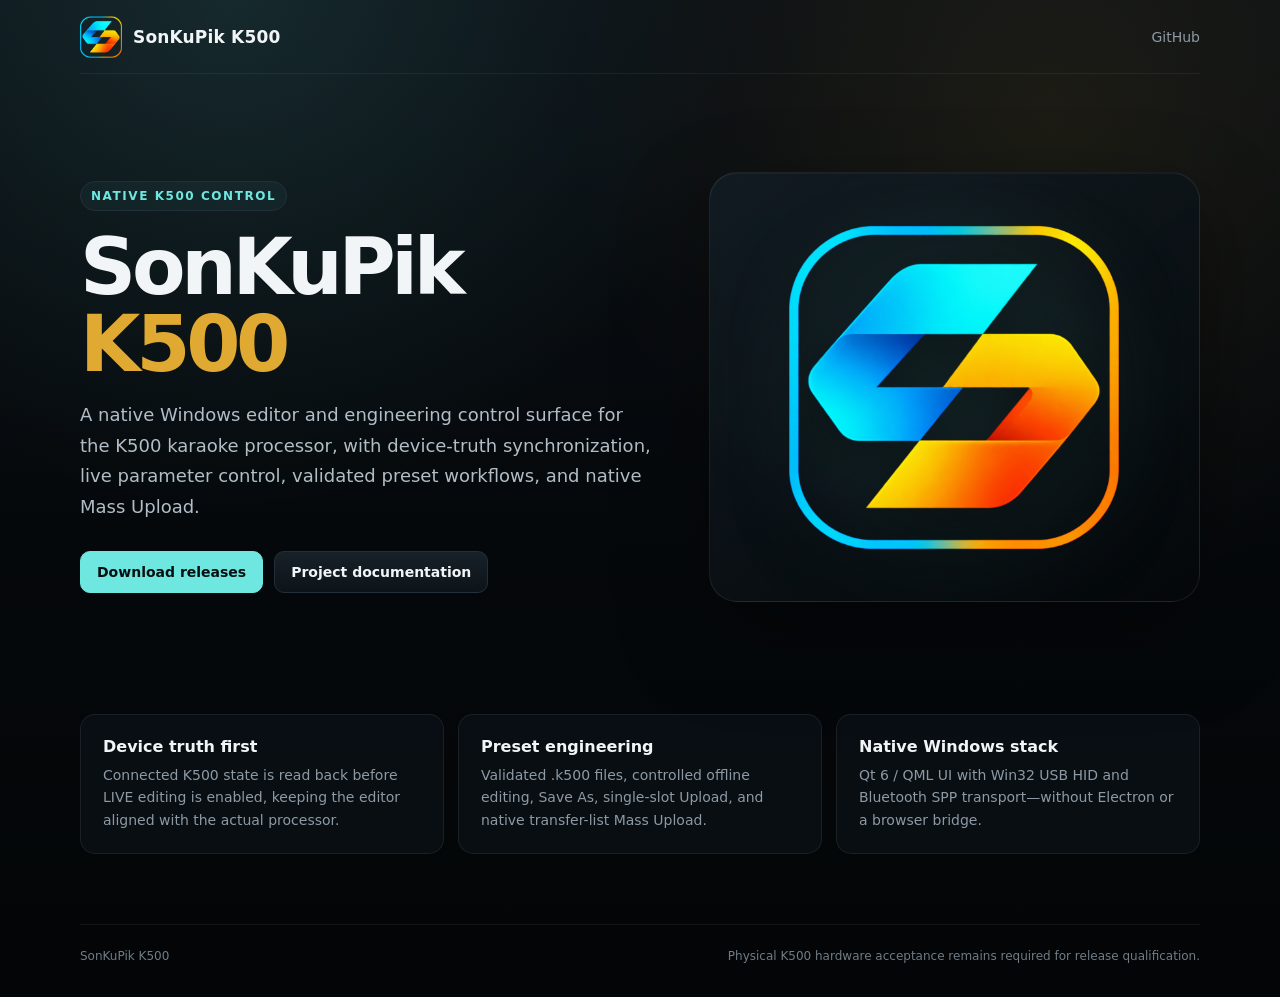
==== docs/index.html @ ce0e6c28 "Rebrand product as SonKuPik K500" ====
<!doctype html>
<html lang="en">
<head>
  <meta charset="utf-8">
  <meta name="viewport" content="width=device-width, initial-scale=1">
  <title>SonKuPik K500</title>
  <meta name="description" content="SonKuPik K500 — native Windows editor and control application for the K500 karaoke processor.">
  <meta name="theme-color" content="#080d11">
  <meta property="og:title" content="SonKuPik K500">
  <meta property="og:description" content="Native Windows control, preset management and engineering tools for the K500 karaoke processor.">
  <meta property="og:type" content="website">
  <meta property="og:image" content="./SonKuPik-k500-logo.png">
  <link rel="icon" type="image/png" href="./favicon.png">
  <link rel="apple-touch-icon" href="./favicon.png">
  <style>
    :root {
      color-scheme: dark;
      --bg: #05080b;
      --panel: #0b1116;
      --panel-2: #101820;
      --line: #23303a;
      --text: #f2f5f7;
      --muted: #8d9aa5;
      --accent: #6de7df;
      --amber: #e0aa32;
    }
    * { box-sizing: border-box; }
    html { scroll-behavior: smooth; }
    body {
      margin: 0;
      min-height: 100vh;
      font-family: Inter, ui-sans-serif, system-ui, -apple-system, BlinkMacSystemFont, "Segoe UI", sans-serif;
      color: var(--text);
      background:
        radial-gradient(circle at 18% 0%, rgba(109,231,223,.12), transparent 32rem),
        radial-gradient(circle at 82% 12%, rgba(224,170,50,.09), transparent 30rem),
        linear-gradient(180deg, #0a0f14 0%, var(--bg) 56%, #030506 100%);
    }
    a { color: inherit; }
    .shell { width: min(1120px, calc(100% - 36px)); margin: 0 auto; }
    nav {
      display: flex;
      align-items: center;
      justify-content: space-between;
      min-height: 74px;
      border-bottom: 1px solid rgba(255,255,255,.06);
    }
    .brand { display: flex; align-items: center; gap: 11px; text-decoration: none; }
    .brand img { width: 42px; height: 42px; object-fit: contain; }
    .brand strong { font-size: 17px; letter-spacing: .01em; }
    .nav-link { color: var(--muted); font-size: 14px; text-decoration: none; }
    .nav-link:hover { color: var(--text); }
    .hero {
      display: grid;
      grid-template-columns: 1.08fr .92fr;
      gap: 52px;
      align-items: center;
      min-height: 640px;
      padding: 70px 0 84px;
    }
    .eyebrow {
      display: inline-flex;
      border: 1px solid var(--line);
      border-radius: 999px;
      padding: 7px 10px;
      color: var(--accent);
      background: rgba(109,231,223,.045);
      font-size: 12px;
      font-weight: 700;
      letter-spacing: .13em;
      text-transform: uppercase;
    }
    h1 { margin: 18px 0 16px; font-size: clamp(48px, 7vw, 78px); line-height: .98; letter-spacing: -.055em; }
    h1 span { color: var(--amber); }
    .lead { max-width: 650px; color: #b2bec7; font-size: 18px; line-height: 1.7; }
    .actions { display: flex; flex-wrap: wrap; gap: 11px; margin-top: 28px; }
    .button {
      text-decoration: none;
      border: 1px solid var(--line);
      border-radius: 10px;
      padding: 12px 16px;
      font-size: 14px;
      font-weight: 700;
      background: linear-gradient(180deg, #172128, #0d1419);
    }
    .button.primary { color: #061011; background: var(--accent); border-color: var(--accent); }
    .button:hover { transform: translateY(-1px); }
    .visual {
      min-height: 430px;
      display: grid;
      place-items: center;
      border: 1px solid rgba(255,255,255,.08);
      border-radius: 28px;
      background: linear-gradient(145deg, rgba(18,29,36,.86), rgba(5,8,11,.96));
      box-shadow: 0 35px 90px rgba(0,0,0,.4), inset 0 1px rgba(255,255,255,.04);
      overflow: hidden;
      position: relative;
    }
    .visual::before {
      content: "";
      position: absolute;
      width: 320px;
      height: 320px;
      border-radius: 50%;
      background: rgba(109,231,223,.09);
      filter: blur(55px);
    }
    .visual img { position: relative; width: min(72%, 330px); height: auto; object-fit: contain; filter: drop-shadow(0 18px 28px rgba(0,0,0,.4)); }
    .features {
      display: grid;
      grid-template-columns: repeat(3, 1fr);
      gap: 14px;
      padding-bottom: 70px;
    }
    .card {
      padding: 22px;
      border-radius: 15px;
      border: 1px solid rgba(255,255,255,.075);
      background: rgba(11,17,22,.78);
    }
    .card h2 { margin: 0 0 8px; font-size: 16px; }
    .card p { margin: 0; color: var(--muted); line-height: 1.6; font-size: 14px; }
    footer {
      display: flex;
      justify-content: space-between;
      gap: 20px;
      padding: 24px 0 34px;
      color: #6f7d88;
      border-top: 1px solid rgba(255,255,255,.06);
      font-size: 12px;
    }
    @media (max-width: 820px) {
      .hero { grid-template-columns: 1fr; gap: 30px; padding-top: 52px; }
      .visual { min-height: 330px; }
      .features { grid-template-columns: 1fr; }
    }
  </style>
</head>
<body>
  <div class="shell">
    <nav>
      <a class="brand" href="./" aria-label="SonKuPik K500 home">
        <img src="./SonKuPik-k500-logo.png" alt="SonKuPik K500 logo">
        <strong>SonKuPik K500</strong>
      </a>
      <a class="nav-link" href="https://github.com/masarray/k500">GitHub</a>
    </nav>

    <main>
      <section class="hero">
        <div>
          <div class="eyebrow">Native K500 Control</div>
          <h1>SonKuPik <span>K500</span></h1>
          <p class="lead">A native Windows editor and engineering control surface for the K500 karaoke processor, with device-truth synchronization, live parameter control, validated preset workflows, and native Mass Upload.</p>
          <div class="actions">
            <a class="button primary" href="https://github.com/masarray/k500/releases">Download releases</a>
            <a class="button" href="https://github.com/masarray/k500#readme">Project documentation</a>
          </div>
        </div>
        <div class="visual" aria-label="SonKuPik K500 brand image">
          <img src="./SonKuPik-k500-logo.png" alt="SonKuPik K500">
        </div>
      </section>

      <section class="features" aria-label="SonKuPik K500 features">
        <article class="card">
          <h2>Device truth first</h2>
          <p>Connected K500 state is read back before LIVE editing is enabled, keeping the editor aligned with the actual processor.</p>
        </article>
        <article class="card">
          <h2>Preset engineering</h2>
          <p>Validated .k500 files, controlled offline editing, Save As, single-slot Upload, and native transfer-list Mass Upload.</p>
        </article>
        <article class="card">
          <h2>Native Windows stack</h2>
          <p>Qt 6 / QML UI with Win32 USB HID and Bluetooth SPP transport—without Electron or a browser bridge.</p>
        </article>
      </section>
    </main>

    <footer>
      <span>SonKuPik K500</span>
      <span>Physical K500 hardware acceptance remains required for release qualification.</span>
    </footer>
  </div>
</body>
</html>
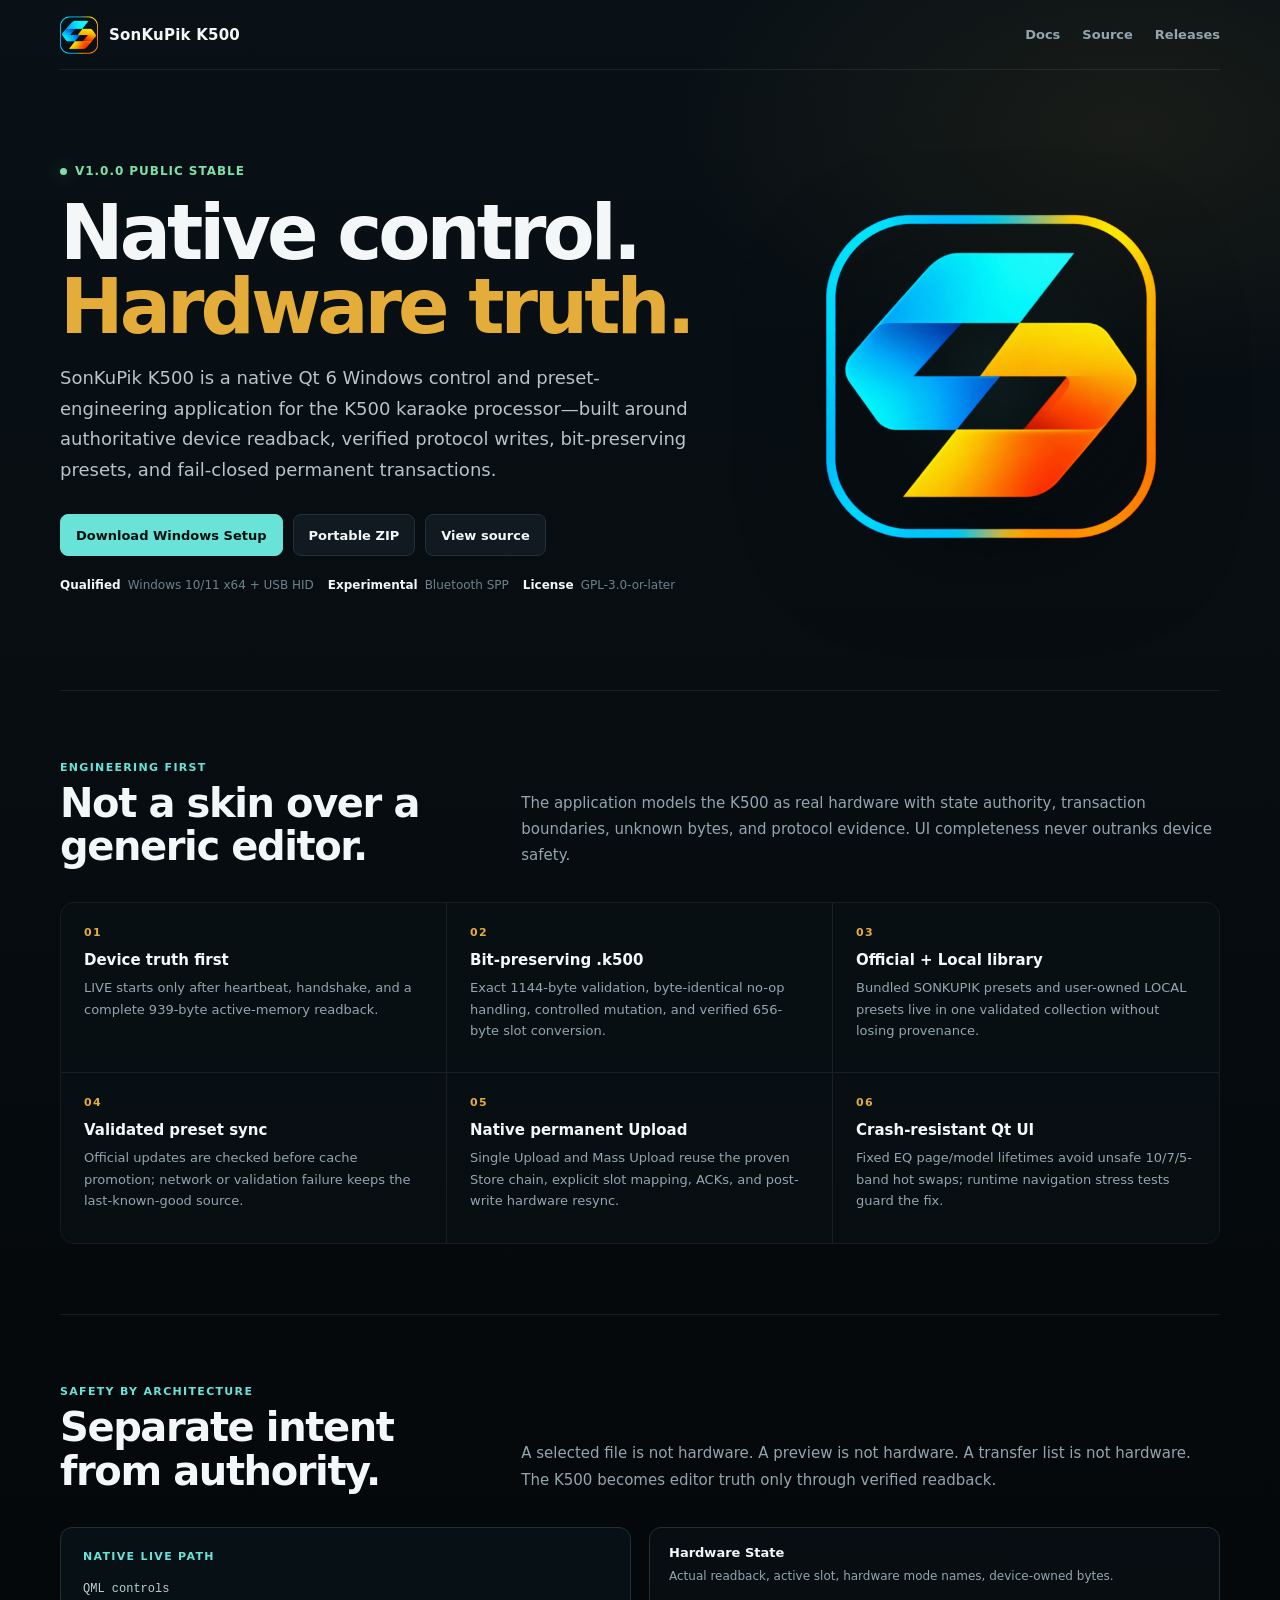
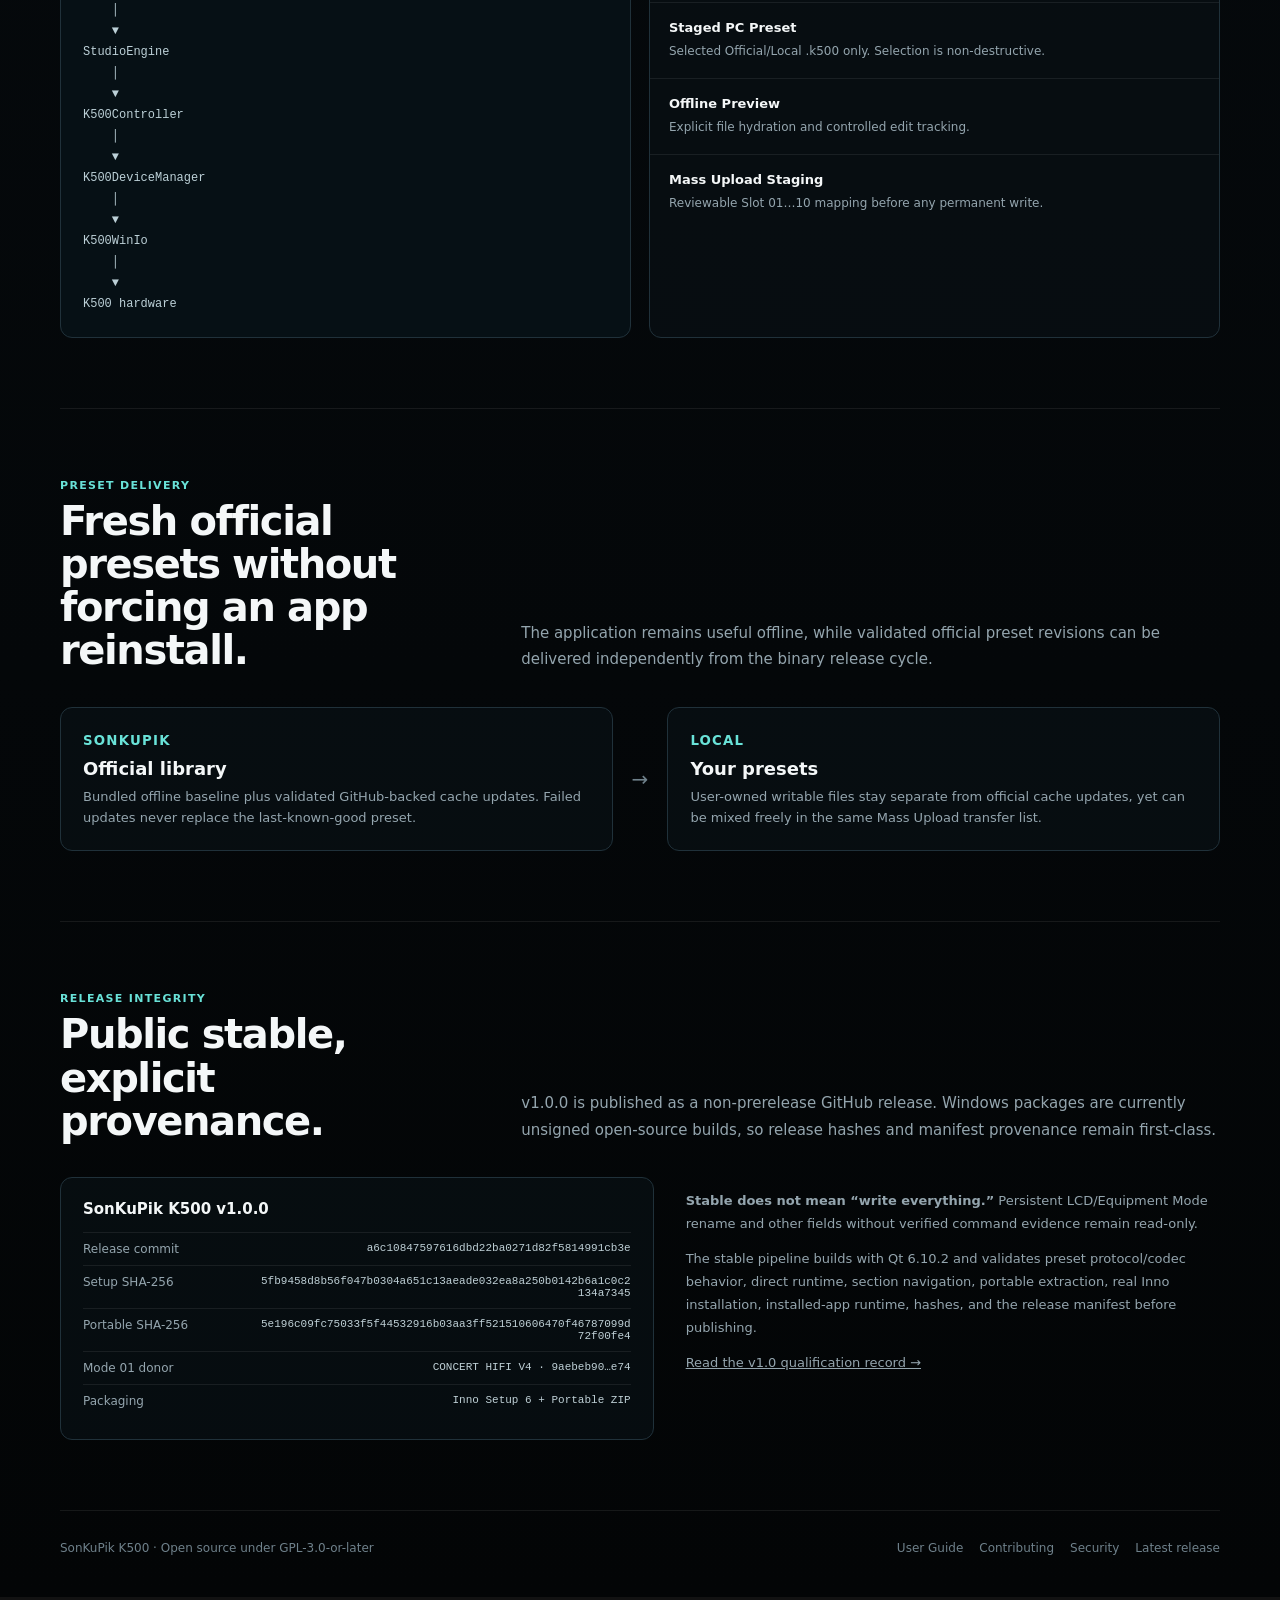
==== commit 1eab5174: "docs: redesign v1 stable landing page" ====
--- a/docs/index.html
+++ b/docs/index.html
@@ -3,11 +3,11 @@
 <head>
   <meta charset="utf-8">
   <meta name="viewport" content="width=device-width, initial-scale=1">
-  <title>SonKuPik K500</title>
-  <meta name="description" content="SonKuPik K500 — native Windows editor and control application for the K500 karaoke processor.">
-  <meta name="theme-color" content="#080d11">
-  <meta property="og:title" content="SonKuPik K500">
-  <meta property="og:description" content="Native Windows control, preset management and engineering tools for the K500 karaoke processor.">
+  <title>SonKuPik K500 — Native Windows Control for K500</title>
+  <meta name="description" content="SonKuPik K500 is a native Qt 6 Windows control, preset-management and engineering application for the K500 karaoke processor. Public stable v1.0.0.">
+  <meta name="theme-color" content="#071015">
+  <meta property="og:title" content="SonKuPik K500 v1.0.0">
+  <meta property="og:description" content="Device-truth control, bit-preserving .k500 workflows, Official + Local presets, validated sync, Upload and native Mass Upload.">
   <meta property="og:type" content="website">
   <meta property="og:image" content="./SonKuPik-k500-logo.png">
   <link rel="icon" type="image/png" href="./favicon.png">
@@ -15,14 +15,18 @@
   <style>
     :root {
       color-scheme: dark;
-      --bg: #05080b;
-      --panel: #0b1116;
-      --panel-2: #101820;
-      --line: #23303a;
-      --text: #f2f5f7;
-      --muted: #8d9aa5;
-      --accent: #6de7df;
-      --amber: #e0aa32;
+      --bg: #05090c;
+      --bg2: #081116;
+      --panel: #0b141a;
+      --line: #20313a;
+      --line-soft: rgba(255,255,255,.075);
+      --text: #f4f7f8;
+      --muted: #94a5ae;
+      --muted2: #6f818b;
+      --cyan: #69e2d8;
+      --amber: #e4ad39;
+      --green: #80dfa9;
+      --max: 1160px;
     }
     * { box-sizing: border-box; }
     html { scroll-behavior: smooth; }
@@ -32,155 +36,256 @@
       font-family: Inter, ui-sans-serif, system-ui, -apple-system, BlinkMacSystemFont, "Segoe UI", sans-serif;
       color: var(--text);
       background:
-        radial-gradient(circle at 18% 0%, rgba(109,231,223,.12), transparent 32rem),
-        radial-gradient(circle at 82% 12%, rgba(224,170,50,.09), transparent 30rem),
-        linear-gradient(180deg, #0a0f14 0%, var(--bg) 56%, #030506 100%);
+        radial-gradient(900px 500px at 15% -10%, rgba(105,226,216,.10), transparent 60%),
+        radial-gradient(700px 400px at 88% 4%, rgba(228,173,57,.075), transparent 65%),
+        linear-gradient(180deg, #091116 0%, var(--bg) 42%, #030506 100%);
     }
     a { color: inherit; }
-    .shell { width: min(1120px, calc(100% - 36px)); margin: 0 auto; }
-    nav {
+    .shell { width: min(var(--max), calc(100% - 36px)); margin: auto; }
+    .nav {
+      height: 70px;
       display: flex;
       align-items: center;
       justify-content: space-between;
-      min-height: 74px;
-      border-bottom: 1px solid rgba(255,255,255,.06);
+      border-bottom: 1px solid var(--line-soft);
     }
     .brand { display: flex; align-items: center; gap: 11px; text-decoration: none; }
-    .brand img { width: 42px; height: 42px; object-fit: contain; }
-    .brand strong { font-size: 17px; letter-spacing: .01em; }
-    .nav-link { color: var(--muted); font-size: 14px; text-decoration: none; }
-    .nav-link:hover { color: var(--text); }
+    .brand img { width: 38px; height: 38px; object-fit: contain; }
+    .brand strong { font-size: 15px; letter-spacing: .015em; }
+    .navlinks { display: flex; gap: 22px; align-items: center; }
+    .navlinks a { color: var(--muted); text-decoration: none; font-size: 13px; font-weight: 600; }
+    .navlinks a:hover { color: var(--text); }
     .hero {
+      min-height: 620px;
       display: grid;
-      grid-template-columns: 1.08fr .92fr;
-      gap: 52px;
+      grid-template-columns: 1.16fr .84fr;
       align-items: center;
-      min-height: 640px;
-      padding: 70px 0 84px;
-    }
-    .eyebrow {
+      gap: 68px;
+      padding: 72px 0 80px;
+    }
+    .badge {
       display: inline-flex;
-      border: 1px solid var(--line);
-      border-radius: 999px;
-      padding: 7px 10px;
-      color: var(--accent);
-      background: rgba(109,231,223,.045);
+      gap: 8px;
+      align-items: center;
+      color: var(--green);
       font-size: 12px;
-      font-weight: 700;
-      letter-spacing: .13em;
+      font-weight: 750;
+      letter-spacing: .08em;
       text-transform: uppercase;
     }
-    h1 { margin: 18px 0 16px; font-size: clamp(48px, 7vw, 78px); line-height: .98; letter-spacing: -.055em; }
-    h1 span { color: var(--amber); }
-    .lead { max-width: 650px; color: #b2bec7; font-size: 18px; line-height: 1.7; }
-    .actions { display: flex; flex-wrap: wrap; gap: 11px; margin-top: 28px; }
-    .button {
-      text-decoration: none;
-      border: 1px solid var(--line);
-      border-radius: 10px;
-      padding: 12px 16px;
-      font-size: 14px;
-      font-weight: 700;
-      background: linear-gradient(180deg, #172128, #0d1419);
-    }
-    .button.primary { color: #061011; background: var(--accent); border-color: var(--accent); }
-    .button:hover { transform: translateY(-1px); }
-    .visual {
-      min-height: 430px;
+    .dot { width: 7px; height: 7px; border-radius: 50%; background: var(--green); box-shadow: 0 0 18px rgba(128,223,169,.45); }
+    h1 { margin: 17px 0 18px; font-size: clamp(46px, 6.7vw, 76px); line-height: .98; letter-spacing: -.052em; font-weight: 780; }
+    h1 em { color: var(--amber); font-style: normal; }
+    .lead { max-width: 680px; margin: 0; color: #b7c4ca; font-size: 18px; line-height: 1.72; }
+    .actions { display: flex; flex-wrap: wrap; gap: 10px; margin-top: 28px; }
+    .btn { display:inline-flex; align-items:center; justify-content:center; min-height:42px; padding:0 15px; border-radius:8px; border:1px solid var(--line); background:#101a20; text-decoration:none; font-size:13px; font-weight:720; }
+    .btn.primary { color:#04100f; background:var(--cyan); border-color:var(--cyan); }
+    .btn:hover { transform: translateY(-1px); filter: brightness(1.04); }
+    .supportline { display:flex; flex-wrap:wrap; gap:14px; margin-top:22px; color:var(--muted2); font-size:12px; }
+    .supportline span { display:flex; gap:7px; align-items:center; }
+    .supportline b { color:var(--text); font-weight:650; }
+    .mark {
+      position: relative;
+      min-height: 390px;
       display: grid;
       place-items: center;
-      border: 1px solid rgba(255,255,255,.08);
-      border-radius: 28px;
-      background: linear-gradient(145deg, rgba(18,29,36,.86), rgba(5,8,11,.96));
-      box-shadow: 0 35px 90px rgba(0,0,0,.4), inset 0 1px rgba(255,255,255,.04);
-      overflow: hidden;
-      position: relative;
-    }
-    .visual::before {
-      content: "";
-      position: absolute;
-      width: 320px;
-      height: 320px;
-      border-radius: 50%;
-      background: rgba(109,231,223,.09);
-      filter: blur(55px);
-    }
-    .visual img { position: relative; width: min(72%, 330px); height: auto; object-fit: contain; filter: drop-shadow(0 18px 28px rgba(0,0,0,.4)); }
-    .features {
-      display: grid;
-      grid-template-columns: repeat(3, 1fr);
-      gap: 14px;
-      padding-bottom: 70px;
-    }
-    .card {
-      padding: 22px;
-      border-radius: 15px;
-      border: 1px solid rgba(255,255,255,.075);
-      background: rgba(11,17,22,.78);
-    }
-    .card h2 { margin: 0 0 8px; font-size: 16px; }
-    .card p { margin: 0; color: var(--muted); line-height: 1.6; font-size: 14px; }
-    footer {
-      display: flex;
-      justify-content: space-between;
-      gap: 20px;
-      padding: 24px 0 34px;
-      color: #6f7d88;
-      border-top: 1px solid rgba(255,255,255,.06);
-      font-size: 12px;
-    }
-    @media (max-width: 820px) {
-      .hero { grid-template-columns: 1fr; gap: 30px; padding-top: 52px; }
-      .visual { min-height: 330px; }
-      .features { grid-template-columns: 1fr; }
+    }
+    .mark::before {
+      content:""; position:absolute; inset:12% 5%; border-radius:50%;
+      background:radial-gradient(circle, rgba(105,226,216,.12), rgba(105,226,216,.02) 45%, transparent 70%);
+      filter:blur(12px);
+    }
+    .mark img { position:relative; width:min(78%, 330px); filter:drop-shadow(0 28px 40px rgba(0,0,0,.5)); }
+    .section { padding: 70px 0; border-top: 1px solid var(--line-soft); }
+    .section-head { display:grid; grid-template-columns:.75fr 1.25fr; gap:42px; margin-bottom:34px; }
+    .kicker { color:var(--cyan); text-transform:uppercase; letter-spacing:.12em; font-size:11px; font-weight:760; }
+    h2 { margin:8px 0 0; font-size:clamp(27px,3.5vw,40px); letter-spacing:-.035em; line-height:1.08; }
+    .section-head p { margin:0; color:var(--muted); line-height:1.75; font-size:15px; align-self:end; }
+    .grid { display:grid; grid-template-columns:repeat(3,1fr); border:1px solid var(--line-soft); border-radius:14px; overflow:hidden; }
+    .feature { min-height:170px; padding:23px; background:rgba(10,18,23,.58); border-right:1px solid var(--line-soft); border-bottom:1px solid var(--line-soft); }
+    .feature:nth-child(3n) { border-right:0; }
+    .feature:nth-last-child(-n+3) { border-bottom:0; }
+    .num { color:var(--amber); font-size:11px; font-weight:800; letter-spacing:.12em; }
+    .feature h3 { margin:12px 0 8px; font-size:15px; }
+    .feature p { margin:0; color:var(--muted); font-size:13px; line-height:1.65; }
+    .architecture { display:grid; grid-template-columns:1fr 1fr; gap:18px; }
+    .terminal { border:1px solid var(--line); border-radius:12px; background:#061015; padding:22px; overflow:auto; }
+    .terminal .label { color:var(--cyan); font-size:11px; font-weight:760; text-transform:uppercase; letter-spacing:.12em; margin-bottom:16px; }
+    pre { margin:0; color:#bcd0d7; line-height:1.75; font-size:12px; white-space:pre-wrap; font-family:"SFMono-Regular",Consolas,"Liberation Mono",monospace; }
+    .state-list { border:1px solid var(--line); border-radius:12px; background:rgba(10,18,23,.52); }
+    .state { padding:17px 19px; border-bottom:1px solid var(--line-soft); }
+    .state:last-child { border-bottom:0; }
+    .state strong { display:block; font-size:13px; margin-bottom:5px; }
+    .state span { color:var(--muted); font-size:12px; line-height:1.55; }
+    .presetbar { display:grid; grid-template-columns:1fr auto 1fr; gap:15px; align-items:stretch; }
+    .source { border:1px solid var(--line); border-radius:12px; padding:22px; background:rgba(10,18,23,.58); }
+    .source small { color:var(--cyan); font-weight:760; letter-spacing:.09em; }
+    .source h3 { margin:9px 0 7px; font-size:18px; }
+    .source p { margin:0; color:var(--muted); font-size:13px; line-height:1.65; }
+    .arrow { align-self:center; color:var(--muted2); font-size:20px; padding:0 4px; }
+    .release { display:grid; grid-template-columns:1fr .9fr; gap:32px; align-items:start; }
+    .release-card { border:1px solid var(--line); border-radius:12px; padding:22px; background:rgba(10,18,23,.58); }
+    .release-card h3 { margin:0 0 14px; font-size:15px; }
+    .row { display:flex; justify-content:space-between; gap:18px; padding:9px 0; border-top:1px solid var(--line-soft); font-size:12px; }
+    .row span:first-child { color:var(--muted); }
+    .row code { max-width:68%; text-align:right; overflow-wrap:anywhere; color:#bfd0d6; font-size:11px; }
+    .fine { color:var(--muted); font-size:13px; line-height:1.75; }
+    footer { padding:30px 0 42px; border-top:1px solid var(--line-soft); display:flex; justify-content:space-between; gap:30px; color:var(--muted2); font-size:12px; }
+    .footlinks { display:flex; gap:16px; flex-wrap:wrap; }
+    .footlinks a { text-decoration:none; }
+    .footlinks a:hover { color:var(--text); }
+    @media (max-width: 850px) {
+      .navlinks a:nth-child(2) { display:none; }
+      .hero { grid-template-columns:1fr; gap:24px; padding-top:52px; }
+      .mark { min-height:270px; }
+      .mark img { width:min(60%,250px); }
+      .section-head,.architecture,.release { grid-template-columns:1fr; }
+      .grid { grid-template-columns:1fr 1fr; }
+      .feature:nth-child(3n) { border-right:1px solid var(--line-soft); }
+      .feature:nth-child(2n) { border-right:0; }
+      .feature:nth-last-child(-n+3) { border-bottom:1px solid var(--line-soft); }
+      .feature:nth-last-child(-n+2) { border-bottom:0; }
+    }
+    @media (max-width: 590px) {
+      .shell { width:min(100% - 24px, var(--max)); }
+      .navlinks { gap:13px; }
+      .grid { grid-template-columns:1fr; }
+      .feature { min-height:auto; border-right:0!important; border-bottom:1px solid var(--line-soft)!important; }
+      .feature:last-child { border-bottom:0!important; }
+      .presetbar { grid-template-columns:1fr; }
+      .arrow { transform:rotate(90deg); justify-self:center; }
+      footer { flex-direction:column; }
     }
   </style>
 </head>
 <body>
   <div class="shell">
-    <nav>
+    <nav class="nav">
       <a class="brand" href="./" aria-label="SonKuPik K500 home">
         <img src="./SonKuPik-k500-logo.png" alt="SonKuPik K500 logo">
         <strong>SonKuPik K500</strong>
       </a>
-      <a class="nav-link" href="https://github.com/masarray/k500">GitHub</a>
+      <div class="navlinks">
+        <a href="https://github.com/masarray/k500/blob/main/docs/README.md">Docs</a>
+        <a href="https://github.com/masarray/k500">Source</a>
+        <a href="https://github.com/masarray/k500/releases/latest">Releases</a>
+      </div>
     </nav>
 
     <main>
       <section class="hero">
         <div>
-          <div class="eyebrow">Native K500 Control</div>
-          <h1>SonKuPik <span>K500</span></h1>
-          <p class="lead">A native Windows editor and engineering control surface for the K500 karaoke processor, with device-truth synchronization, live parameter control, validated preset workflows, and native Mass Upload.</p>
+          <div class="badge"><span class="dot"></span> v1.0.0 Public Stable</div>
+          <h1>Native control.<br><em>Hardware truth.</em></h1>
+          <p class="lead">SonKuPik K500 is a native Qt 6 Windows control and preset-engineering application for the K500 karaoke processor—built around authoritative device readback, verified protocol writes, bit-preserving presets, and fail-closed permanent transactions.</p>
           <div class="actions">
-            <a class="button primary" href="https://github.com/masarray/k500/releases">Download releases</a>
-            <a class="button" href="https://github.com/masarray/k500#readme">Project documentation</a>
-          </div>
-        </div>
-        <div class="visual" aria-label="SonKuPik K500 brand image">
+            <a class="btn primary" href="https://github.com/masarray/k500/releases/download/v1.0.0/SonKuPik-K500-v1.0.0-Windows-Setup.exe">Download Windows Setup</a>
+            <a class="btn" href="https://github.com/masarray/k500/releases/download/v1.0.0/SonKuPik-K500-v1.0.0-Windows-Portable.zip">Portable ZIP</a>
+            <a class="btn" href="https://github.com/masarray/k500">View source</a>
+          </div>
+          <div class="supportline">
+            <span><b>Qualified</b> Windows 10/11 x64 + USB HID</span>
+            <span><b>Experimental</b> Bluetooth SPP</span>
+            <span><b>License</b> GPL-3.0-or-later</span>
+          </div>
+        </div>
+        <div class="mark" aria-label="SonKuPik K500 brand mark">
           <img src="./SonKuPik-k500-logo.png" alt="SonKuPik K500">
         </div>
       </section>
 
-      <section class="features" aria-label="SonKuPik K500 features">
-        <article class="card">
-          <h2>Device truth first</h2>
-          <p>Connected K500 state is read back before LIVE editing is enabled, keeping the editor aligned with the actual processor.</p>
-        </article>
-        <article class="card">
-          <h2>Preset engineering</h2>
-          <p>Validated .k500 files, controlled offline editing, Save As, single-slot Upload, and native transfer-list Mass Upload.</p>
-        </article>
-        <article class="card">
-          <h2>Native Windows stack</h2>
-          <p>Qt 6 / QML UI with Win32 USB HID and Bluetooth SPP transport—without Electron or a browser bridge.</p>
-        </article>
+      <section class="section">
+        <div class="section-head">
+          <div><div class="kicker">Engineering first</div><h2>Not a skin over a generic editor.</h2></div>
+          <p>The application models the K500 as real hardware with state authority, transaction boundaries, unknown bytes, and protocol evidence. UI completeness never outranks device safety.</p>
+        </div>
+        <div class="grid">
+          <article class="feature"><div class="num">01</div><h3>Device truth first</h3><p>LIVE starts only after heartbeat, handshake, and a complete 939-byte active-memory readback.</p></article>
+          <article class="feature"><div class="num">02</div><h3>Bit-preserving .k500</h3><p>Exact 1144-byte validation, byte-identical no-op handling, controlled mutation, and verified 656-byte slot conversion.</p></article>
+          <article class="feature"><div class="num">03</div><h3>Official + Local library</h3><p>Bundled SONKUPIK presets and user-owned LOCAL presets live in one validated collection without losing provenance.</p></article>
+          <article class="feature"><div class="num">04</div><h3>Validated preset sync</h3><p>Official updates are checked before cache promotion; network or validation failure keeps the last-known-good source.</p></article>
+          <article class="feature"><div class="num">05</div><h3>Native permanent Upload</h3><p>Single Upload and Mass Upload reuse the proven Store chain, explicit slot mapping, ACKs, and post-write hardware resync.</p></article>
+          <article class="feature"><div class="num">06</div><h3>Crash-resistant Qt UI</h3><p>Fixed EQ page/model lifetimes avoid unsafe 10/7/5-band hot swaps; runtime navigation stress tests guard the fix.</p></article>
+        </div>
+      </section>
+
+      <section class="section">
+        <div class="section-head">
+          <div><div class="kicker">Safety by architecture</div><h2>Separate intent from authority.</h2></div>
+          <p>A selected file is not hardware. A preview is not hardware. A transfer list is not hardware. The K500 becomes editor truth only through verified readback.</p>
+        </div>
+        <div class="architecture">
+          <div class="terminal">
+            <div class="label">Native live path</div>
+<pre>QML controls
+    │
+    ▼
+StudioEngine
+    │
+    ▼
+K500Controller
+    │
+    ▼
+K500DeviceManager
+    │
+    ▼
+K500WinIo
+    │
+    ▼
+K500 hardware</pre>
+          </div>
+          <div class="state-list">
+            <div class="state"><strong>Hardware State</strong><span>Actual readback, active slot, hardware mode names, device-owned bytes.</span></div>
+            <div class="state"><strong>Staged PC Preset</strong><span>Selected Official/Local .k500 only. Selection is non-destructive.</span></div>
+            <div class="state"><strong>Offline Preview</strong><span>Explicit file hydration and controlled edit tracking.</span></div>
+            <div class="state"><strong>Mass Upload Staging</strong><span>Reviewable Slot 01…10 mapping before any permanent write.</span></div>
+          </div>
+        </div>
+      </section>
+
+      <section class="section">
+        <div class="section-head">
+          <div><div class="kicker">Preset delivery</div><h2>Fresh official presets without forcing an app reinstall.</h2></div>
+          <p>The application remains useful offline, while validated official preset revisions can be delivered independently from the binary release cycle.</p>
+        </div>
+        <div class="presetbar">
+          <div class="source"><small>SONKUPIK</small><h3>Official library</h3><p>Bundled offline baseline plus validated GitHub-backed cache updates. Failed updates never replace the last-known-good preset.</p></div>
+          <div class="arrow">→</div>
+          <div class="source"><small>LOCAL</small><h3>Your presets</h3><p>User-owned writable files stay separate from official cache updates, yet can be mixed freely in the same Mass Upload transfer list.</p></div>
+        </div>
+      </section>
+
+      <section class="section">
+        <div class="section-head">
+          <div><div class="kicker">Release integrity</div><h2>Public stable, explicit provenance.</h2></div>
+          <p>v1.0.0 is published as a non-prerelease GitHub release. Windows packages are currently unsigned open-source builds, so release hashes and manifest provenance remain first-class.</p>
+        </div>
+        <div class="release">
+          <div class="release-card">
+            <h3>SonKuPik K500 v1.0.0</h3>
+            <div class="row"><span>Release commit</span><code>a6c10847597616dbd22ba0271d82f5814991cb3e</code></div>
+            <div class="row"><span>Setup SHA-256</span><code>5fb9458d8b56f047b0304a651c13aeade032ea8a250b0142b6a1c0c2134a7345</code></div>
+            <div class="row"><span>Portable SHA-256</span><code>5e196c09fc75033f5f44532916b03aa3ff521510606470f46787099d72f00fe4</code></div>
+            <div class="row"><span>Mode 01 donor</span><code>CONCERT HIFI V4 · 9aebeb90…e74</code></div>
+            <div class="row"><span>Packaging</span><code>Inno Setup 6 + Portable ZIP</code></div>
+          </div>
+          <div class="fine">
+            <p><strong>Stable does not mean “write everything.”</strong> Persistent LCD/Equipment Mode rename and other fields without verified command evidence remain read-only.</p>
+            <p>The stable pipeline builds with Qt 6.10.2 and validates preset protocol/codec behavior, direct runtime, section navigation, portable extraction, real Inno installation, installed-app runtime, hashes, and the release manifest before publishing.</p>
+            <p><a href="https://github.com/masarray/k500/blob/main/docs/P5_RELEASE_READINESS.md">Read the v1.0 qualification record →</a></p>
+          </div>
+        </div>
       </section>
     </main>
 
     <footer>
-      <span>SonKuPik K500</span>
-      <span>Physical K500 hardware acceptance remains required for release qualification.</span>
+      <span>SonKuPik K500 · Open source under GPL-3.0-or-later</span>
+      <div class="footlinks">
+        <a href="https://github.com/masarray/k500/blob/main/docs/USER_GUIDE.md">User Guide</a>
+        <a href="https://github.com/masarray/k500/blob/main/CONTRIBUTING.md">Contributing</a>
+        <a href="https://github.com/masarray/k500/blob/main/SECURITY.md">Security</a>
+        <a href="https://github.com/masarray/k500/releases/latest">Latest release</a>
+      </div>
     </footer>
   </div>
 </body>
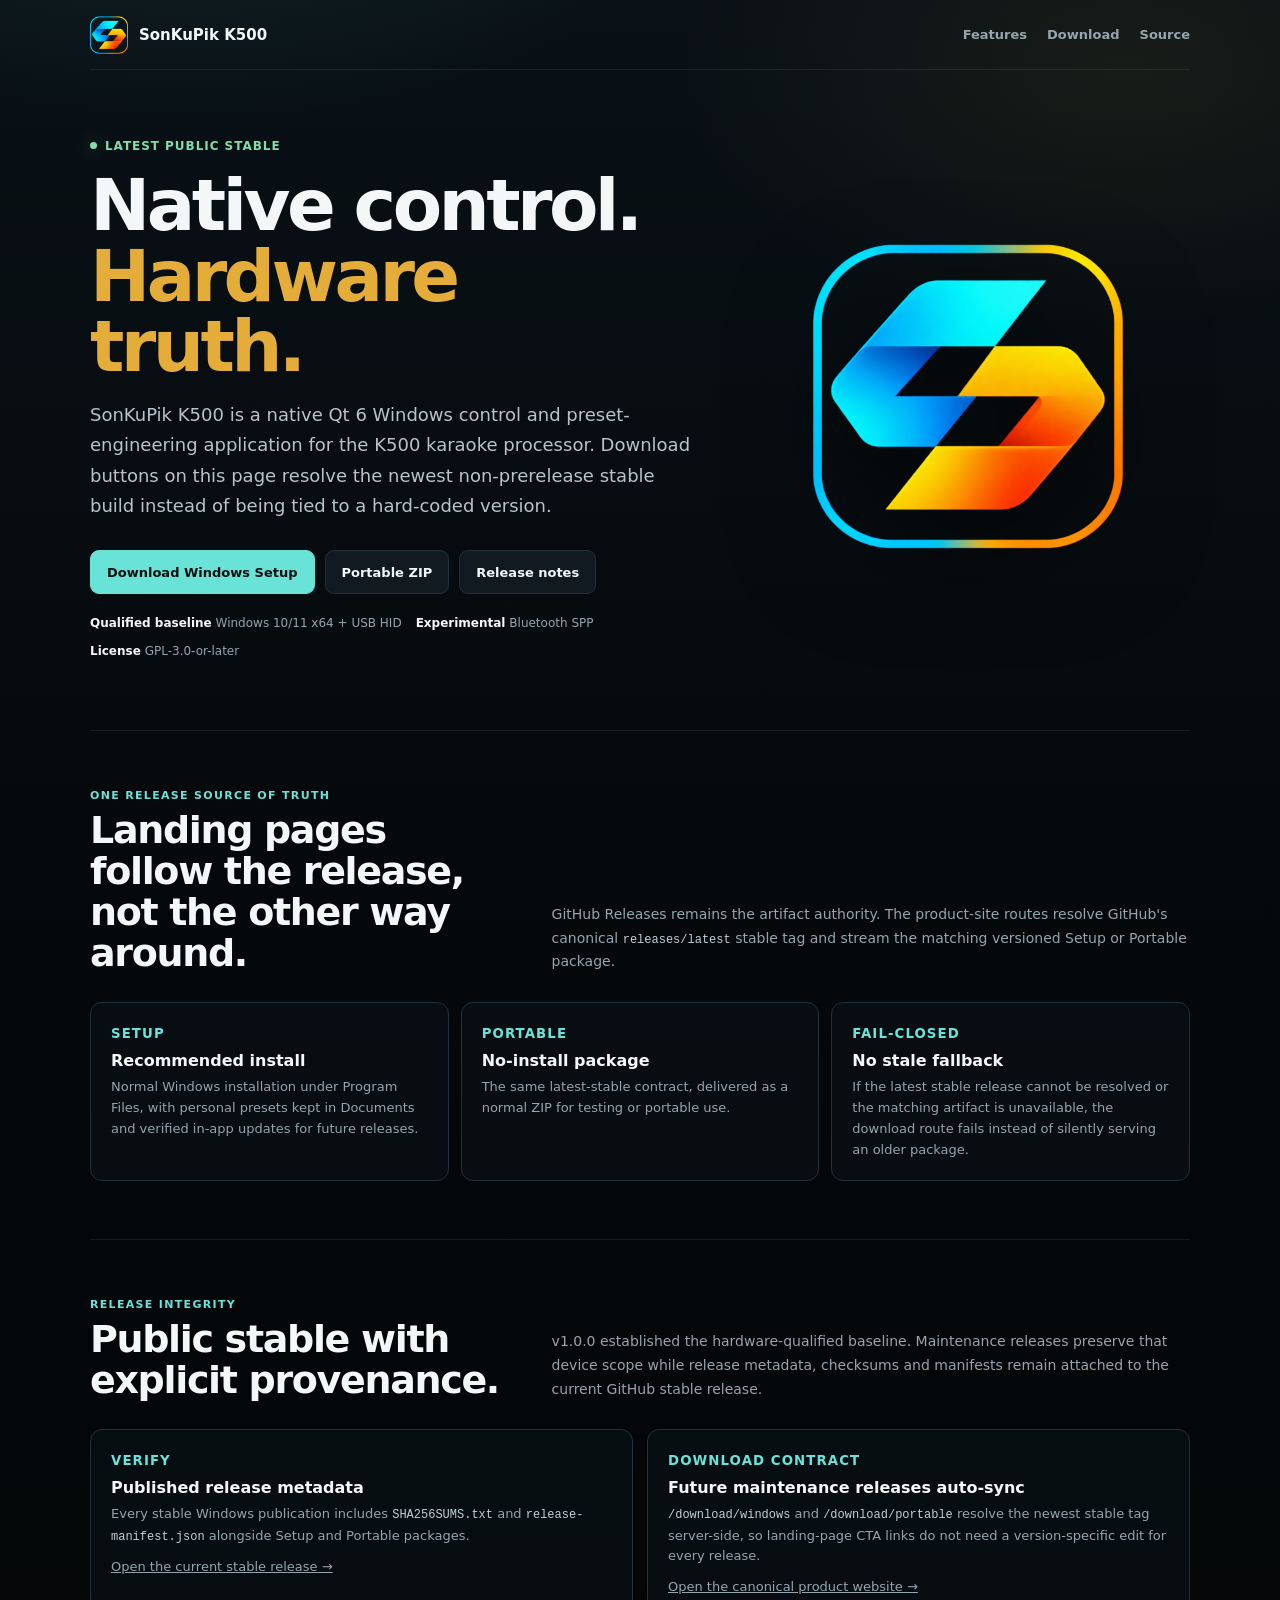
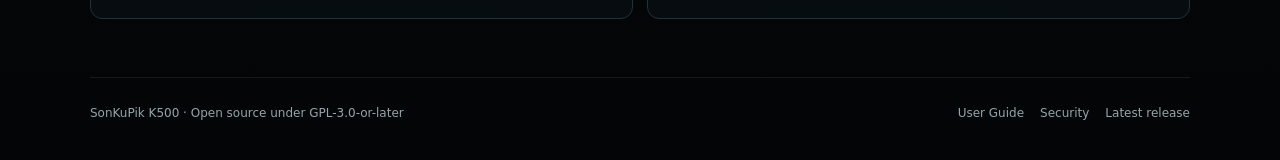
==== commit fb8ea618: "fix(site): keep legacy landing downloads on latest stable" ====
--- a/docs/index.html
+++ b/docs/index.html
@@ -2,291 +2,70 @@
 <html lang="en">
 <head>
   <meta charset="utf-8">
-  <meta name="viewport" content="width=device-width, initial-scale=1">
-  <title>SonKuPik K500 — Native Windows Control for K500</title>
-  <meta name="description" content="SonKuPik K500 is a native Qt 6 Windows control, preset-management and engineering application for the K500 karaoke processor. Public stable v1.0.0.">
+  <meta name="viewport" content="width=device-width,initial-scale=1">
   <meta name="theme-color" content="#071015">
-  <meta property="og:title" content="SonKuPik K500 v1.0.0">
-  <meta property="og:description" content="Device-truth control, bit-preserving .k500 workflows, Official + Local presets, validated sync, Upload and native Mass Upload.">
+  <meta name="robots" content="index,follow">
+  <meta name="description" content="SonKuPik K500 is a native Qt 6 Windows control, preset-management and engineering application for the K500 karaoke processor. Download the latest public stable release.">
+  <link rel="canonical" href="https://sonkupik-k500.pages.dev/">
+  <meta property="og:title" content="SonKuPik K500 — Latest Public Stable">
+  <meta property="og:description" content="Native K500 control, safe preset workflows, and latest-stable Windows downloads without hard-coded release links.">
   <meta property="og:type" content="website">
-  <meta property="og:image" content="./SonKuPik-k500-logo.png">
+  <meta property="og:url" content="https://sonkupik-k500.pages.dev/">
+  <meta property="og:image" content="https://sonkupik-k500.pages.dev/assets/music.webp">
+  <title>SonKuPik K500 — Latest Public Stable</title>
   <link rel="icon" type="image/png" href="./favicon.png">
   <link rel="apple-touch-icon" href="./favicon.png">
   <style>
-    :root {
-      color-scheme: dark;
-      --bg: #05090c;
-      --bg2: #081116;
-      --panel: #0b141a;
-      --line: #20313a;
-      --line-soft: rgba(255,255,255,.075);
-      --text: #f4f7f8;
-      --muted: #94a5ae;
-      --muted2: #6f818b;
-      --cyan: #69e2d8;
-      --amber: #e4ad39;
-      --green: #80dfa9;
-      --max: 1160px;
-    }
-    * { box-sizing: border-box; }
-    html { scroll-behavior: smooth; }
-    body {
-      margin: 0;
-      min-height: 100vh;
-      font-family: Inter, ui-sans-serif, system-ui, -apple-system, BlinkMacSystemFont, "Segoe UI", sans-serif;
-      color: var(--text);
-      background:
-        radial-gradient(900px 500px at 15% -10%, rgba(105,226,216,.10), transparent 60%),
-        radial-gradient(700px 400px at 88% 4%, rgba(228,173,57,.075), transparent 65%),
-        linear-gradient(180deg, #091116 0%, var(--bg) 42%, #030506 100%);
-    }
-    a { color: inherit; }
-    .shell { width: min(var(--max), calc(100% - 36px)); margin: auto; }
-    .nav {
-      height: 70px;
-      display: flex;
-      align-items: center;
-      justify-content: space-between;
-      border-bottom: 1px solid var(--line-soft);
-    }
-    .brand { display: flex; align-items: center; gap: 11px; text-decoration: none; }
-    .brand img { width: 38px; height: 38px; object-fit: contain; }
-    .brand strong { font-size: 15px; letter-spacing: .015em; }
-    .navlinks { display: flex; gap: 22px; align-items: center; }
-    .navlinks a { color: var(--muted); text-decoration: none; font-size: 13px; font-weight: 600; }
-    .navlinks a:hover { color: var(--text); }
-    .hero {
-      min-height: 620px;
-      display: grid;
-      grid-template-columns: 1.16fr .84fr;
-      align-items: center;
-      gap: 68px;
-      padding: 72px 0 80px;
-    }
-    .badge {
-      display: inline-flex;
-      gap: 8px;
-      align-items: center;
-      color: var(--green);
-      font-size: 12px;
-      font-weight: 750;
-      letter-spacing: .08em;
-      text-transform: uppercase;
-    }
-    .dot { width: 7px; height: 7px; border-radius: 50%; background: var(--green); box-shadow: 0 0 18px rgba(128,223,169,.45); }
-    h1 { margin: 17px 0 18px; font-size: clamp(46px, 6.7vw, 76px); line-height: .98; letter-spacing: -.052em; font-weight: 780; }
-    h1 em { color: var(--amber); font-style: normal; }
-    .lead { max-width: 680px; margin: 0; color: #b7c4ca; font-size: 18px; line-height: 1.72; }
-    .actions { display: flex; flex-wrap: wrap; gap: 10px; margin-top: 28px; }
-    .btn { display:inline-flex; align-items:center; justify-content:center; min-height:42px; padding:0 15px; border-radius:8px; border:1px solid var(--line); background:#101a20; text-decoration:none; font-size:13px; font-weight:720; }
-    .btn.primary { color:#04100f; background:var(--cyan); border-color:var(--cyan); }
-    .btn:hover { transform: translateY(-1px); filter: brightness(1.04); }
-    .supportline { display:flex; flex-wrap:wrap; gap:14px; margin-top:22px; color:var(--muted2); font-size:12px; }
-    .supportline span { display:flex; gap:7px; align-items:center; }
-    .supportline b { color:var(--text); font-weight:650; }
-    .mark {
-      position: relative;
-      min-height: 390px;
-      display: grid;
-      place-items: center;
-    }
-    .mark::before {
-      content:""; position:absolute; inset:12% 5%; border-radius:50%;
-      background:radial-gradient(circle, rgba(105,226,216,.12), rgba(105,226,216,.02) 45%, transparent 70%);
-      filter:blur(12px);
-    }
-    .mark img { position:relative; width:min(78%, 330px); filter:drop-shadow(0 28px 40px rgba(0,0,0,.5)); }
-    .section { padding: 70px 0; border-top: 1px solid var(--line-soft); }
-    .section-head { display:grid; grid-template-columns:.75fr 1.25fr; gap:42px; margin-bottom:34px; }
-    .kicker { color:var(--cyan); text-transform:uppercase; letter-spacing:.12em; font-size:11px; font-weight:760; }
-    h2 { margin:8px 0 0; font-size:clamp(27px,3.5vw,40px); letter-spacing:-.035em; line-height:1.08; }
-    .section-head p { margin:0; color:var(--muted); line-height:1.75; font-size:15px; align-self:end; }
-    .grid { display:grid; grid-template-columns:repeat(3,1fr); border:1px solid var(--line-soft); border-radius:14px; overflow:hidden; }
-    .feature { min-height:170px; padding:23px; background:rgba(10,18,23,.58); border-right:1px solid var(--line-soft); border-bottom:1px solid var(--line-soft); }
-    .feature:nth-child(3n) { border-right:0; }
-    .feature:nth-last-child(-n+3) { border-bottom:0; }
-    .num { color:var(--amber); font-size:11px; font-weight:800; letter-spacing:.12em; }
-    .feature h3 { margin:12px 0 8px; font-size:15px; }
-    .feature p { margin:0; color:var(--muted); font-size:13px; line-height:1.65; }
-    .architecture { display:grid; grid-template-columns:1fr 1fr; gap:18px; }
-    .terminal { border:1px solid var(--line); border-radius:12px; background:#061015; padding:22px; overflow:auto; }
-    .terminal .label { color:var(--cyan); font-size:11px; font-weight:760; text-transform:uppercase; letter-spacing:.12em; margin-bottom:16px; }
-    pre { margin:0; color:#bcd0d7; line-height:1.75; font-size:12px; white-space:pre-wrap; font-family:"SFMono-Regular",Consolas,"Liberation Mono",monospace; }
-    .state-list { border:1px solid var(--line); border-radius:12px; background:rgba(10,18,23,.52); }
-    .state { padding:17px 19px; border-bottom:1px solid var(--line-soft); }
-    .state:last-child { border-bottom:0; }
-    .state strong { display:block; font-size:13px; margin-bottom:5px; }
-    .state span { color:var(--muted); font-size:12px; line-height:1.55; }
-    .presetbar { display:grid; grid-template-columns:1fr auto 1fr; gap:15px; align-items:stretch; }
-    .source { border:1px solid var(--line); border-radius:12px; padding:22px; background:rgba(10,18,23,.58); }
-    .source small { color:var(--cyan); font-weight:760; letter-spacing:.09em; }
-    .source h3 { margin:9px 0 7px; font-size:18px; }
-    .source p { margin:0; color:var(--muted); font-size:13px; line-height:1.65; }
-    .arrow { align-self:center; color:var(--muted2); font-size:20px; padding:0 4px; }
-    .release { display:grid; grid-template-columns:1fr .9fr; gap:32px; align-items:start; }
-    .release-card { border:1px solid var(--line); border-radius:12px; padding:22px; background:rgba(10,18,23,.58); }
-    .release-card h3 { margin:0 0 14px; font-size:15px; }
-    .row { display:flex; justify-content:space-between; gap:18px; padding:9px 0; border-top:1px solid var(--line-soft); font-size:12px; }
-    .row span:first-child { color:var(--muted); }
-    .row code { max-width:68%; text-align:right; overflow-wrap:anywhere; color:#bfd0d6; font-size:11px; }
-    .fine { color:var(--muted); font-size:13px; line-height:1.75; }
-    footer { padding:30px 0 42px; border-top:1px solid var(--line-soft); display:flex; justify-content:space-between; gap:30px; color:var(--muted2); font-size:12px; }
-    .footlinks { display:flex; gap:16px; flex-wrap:wrap; }
-    .footlinks a { text-decoration:none; }
-    .footlinks a:hover { color:var(--text); }
-    @media (max-width: 850px) {
-      .navlinks a:nth-child(2) { display:none; }
-      .hero { grid-template-columns:1fr; gap:24px; padding-top:52px; }
-      .mark { min-height:270px; }
-      .mark img { width:min(60%,250px); }
-      .section-head,.architecture,.release { grid-template-columns:1fr; }
-      .grid { grid-template-columns:1fr 1fr; }
-      .feature:nth-child(3n) { border-right:1px solid var(--line-soft); }
-      .feature:nth-child(2n) { border-right:0; }
-      .feature:nth-last-child(-n+3) { border-bottom:1px solid var(--line-soft); }
-      .feature:nth-last-child(-n+2) { border-bottom:0; }
-    }
-    @media (max-width: 590px) {
-      .shell { width:min(100% - 24px, var(--max)); }
-      .navlinks { gap:13px; }
-      .grid { grid-template-columns:1fr; }
-      .feature { min-height:auto; border-right:0!important; border-bottom:1px solid var(--line-soft)!important; }
-      .feature:last-child { border-bottom:0!important; }
-      .presetbar { grid-template-columns:1fr; }
-      .arrow { transform:rotate(90deg); justify-self:center; }
-      footer { flex-direction:column; }
-    }
+    :root{color-scheme:dark;--bg:#05090c;--panel:#0b141a;--line:#20313a;--soft:rgba(255,255,255,.08);--text:#f4f7f8;--muted:#94a5ae;--cyan:#69e2d8;--amber:#e4ad39;--green:#80dfa9}
+    *{box-sizing:border-box}html{scroll-behavior:smooth}body{margin:0;min-height:100vh;font-family:Inter,ui-sans-serif,system-ui,-apple-system,BlinkMacSystemFont,"Segoe UI",sans-serif;color:var(--text);background:radial-gradient(900px 500px at 15% -10%,rgba(105,226,216,.10),transparent 60%),radial-gradient(700px 400px at 88% 4%,rgba(228,173,57,.07),transparent 65%),linear-gradient(180deg,#091116 0%,var(--bg) 48%,#030506 100%)}
+    a{color:inherit}.shell{width:min(1100px,calc(100% - 32px));margin:auto}.nav{height:70px;display:flex;align-items:center;justify-content:space-between;border-bottom:1px solid var(--soft)}.brand{display:flex;align-items:center;gap:11px;text-decoration:none}.brand img{width:38px;height:38px;object-fit:contain}.brand strong{font-size:15px}.navlinks{display:flex;gap:20px}.navlinks a{color:var(--muted);text-decoration:none;font-size:13px;font-weight:650}.navlinks a:hover{color:var(--text)}
+    .hero{min-height:610px;display:grid;grid-template-columns:1.15fr .85fr;align-items:center;gap:56px;padding:64px 0 72px}.badge{display:inline-flex;gap:8px;align-items:center;color:var(--green);font-size:12px;font-weight:780;letter-spacing:.08em;text-transform:uppercase}.dot{width:7px;height:7px;border-radius:50%;background:var(--green);box-shadow:0 0 18px rgba(128,223,169,.45)}h1{margin:17px 0 18px;font-size:clamp(44px,6.5vw,72px);line-height:.98;letter-spacing:-.05em}h1 em{color:var(--amber);font-style:normal}.lead{max-width:680px;margin:0;color:#b7c4ca;font-size:18px;line-height:1.7}.actions{display:flex;flex-wrap:wrap;gap:10px;margin-top:28px}.btn{display:inline-flex;align-items:center;justify-content:center;min-height:44px;padding:0 16px;border-radius:9px;border:1px solid var(--line);background:#101a20;text-decoration:none;font-size:13px;font-weight:740}.btn.primary{color:#04100f;background:var(--cyan);border-color:var(--cyan)}.btn:hover{transform:translateY(-1px);filter:brightness(1.05)}.supportline{display:flex;flex-wrap:wrap;gap:14px;margin-top:22px;color:var(--muted);font-size:12px}.supportline b{color:var(--text)}.mark{display:grid;place-items:center;min-height:340px}.mark img{width:min(78%,310px);filter:drop-shadow(0 28px 40px rgba(0,0,0,.5))}
+    .section{padding:58px 0;border-top:1px solid var(--soft)}.section-head{display:grid;grid-template-columns:.8fr 1.2fr;gap:36px;margin-bottom:28px}.kicker{color:var(--cyan);text-transform:uppercase;letter-spacing:.12em;font-size:11px;font-weight:780}h2{margin:8px 0 0;font-size:clamp(26px,3.5vw,38px);letter-spacing:-.035em;line-height:1.08}.section-head p{margin:0;color:var(--muted);line-height:1.7;font-size:14px;align-self:end}.cards{display:grid;grid-template-columns:repeat(3,1fr);gap:12px}.card{padding:20px;border:1px solid var(--line);border-radius:12px;background:rgba(10,18,23,.58)}.card small{color:var(--cyan);font-weight:760;letter-spacing:.08em}.card h3{margin:9px 0 7px;font-size:16px}.card p{margin:0;color:var(--muted);font-size:13px;line-height:1.6}.integrity{display:grid;grid-template-columns:1fr 1fr;gap:14px}.integrity .card p+p{margin-top:10px}code{color:#bfd0d6;font-size:12px;overflow-wrap:anywhere}footer{padding:28px 0 40px;border-top:1px solid var(--soft);display:flex;justify-content:space-between;gap:24px;color:var(--muted);font-size:12px}.footlinks{display:flex;gap:16px;flex-wrap:wrap}.footlinks a{text-decoration:none}.footlinks a:hover{color:var(--text)}
+    @media(max-width:820px){.hero{grid-template-columns:1fr;gap:18px;padding-top:48px}.mark{min-height:240px}.mark img{width:min(56%,240px)}.section-head,.integrity{grid-template-columns:1fr}.cards{grid-template-columns:1fr}.navlinks a:first-child{display:none}}@media(max-width:560px){.shell{width:min(100% - 22px,1100px)}.navlinks{gap:12px}.hero{padding-bottom:54px}footer{flex-direction:column}}
   </style>
 </head>
 <body>
   <div class="shell">
     <nav class="nav">
-      <a class="brand" href="./" aria-label="SonKuPik K500 home">
-        <img src="./SonKuPik-k500-logo.png" alt="SonKuPik K500 logo">
-        <strong>SonKuPik K500</strong>
-      </a>
-      <div class="navlinks">
-        <a href="https://github.com/masarray/k500/blob/main/docs/README.md">Docs</a>
-        <a href="https://github.com/masarray/k500">Source</a>
-        <a href="https://github.com/masarray/k500/releases/latest">Releases</a>
-      </div>
+      <a class="brand" href="https://sonkupik-k500.pages.dev/" aria-label="SonKuPik K500 product website"><img src="./SonKuPik-k500-logo.png" alt=""><strong>SonKuPik K500</strong></a>
+      <div class="navlinks"><a href="https://sonkupik-k500.pages.dev/features/">Features</a><a href="https://sonkupik-k500.pages.dev/download/">Download</a><a href="https://github.com/masarray/k500">Source</a></div>
     </nav>
 
     <main>
       <section class="hero">
         <div>
-          <div class="badge"><span class="dot"></span> v1.0.0 Public Stable</div>
+          <div class="badge"><span class="dot"></span> Latest Public Stable</div>
           <h1>Native control.<br><em>Hardware truth.</em></h1>
-          <p class="lead">SonKuPik K500 is a native Qt 6 Windows control and preset-engineering application for the K500 karaoke processor—built around authoritative device readback, verified protocol writes, bit-preserving presets, and fail-closed permanent transactions.</p>
+          <p class="lead">SonKuPik K500 is a native Qt 6 Windows control and preset-engineering application for the K500 karaoke processor. Download buttons on this page resolve the newest non-prerelease stable build instead of being tied to a hard-coded version.</p>
           <div class="actions">
-            <a class="btn primary" href="https://github.com/masarray/k500/releases/download/v1.0.0/SonKuPik-K500-v1.0.0-Windows-Setup.exe">Download Windows Setup</a>
-            <a class="btn" href="https://github.com/masarray/k500/releases/download/v1.0.0/SonKuPik-K500-v1.0.0-Windows-Portable.zip">Portable ZIP</a>
-            <a class="btn" href="https://github.com/masarray/k500">View source</a>
+            <a class="btn primary" href="https://sonkupik-k500.pages.dev/download/windows">Download Windows Setup</a>
+            <a class="btn" href="https://sonkupik-k500.pages.dev/download/portable">Portable ZIP</a>
+            <a class="btn" href="https://github.com/masarray/k500/releases/latest">Release notes</a>
           </div>
-          <div class="supportline">
-            <span><b>Qualified</b> Windows 10/11 x64 + USB HID</span>
-            <span><b>Experimental</b> Bluetooth SPP</span>
-            <span><b>License</b> GPL-3.0-or-later</span>
-          </div>
+          <div class="supportline"><span><b>Qualified baseline</b> Windows 10/11 x64 + USB HID</span><span><b>Experimental</b> Bluetooth SPP</span><span><b>License</b> GPL-3.0-or-later</span></div>
         </div>
-        <div class="mark" aria-label="SonKuPik K500 brand mark">
-          <img src="./SonKuPik-k500-logo.png" alt="SonKuPik K500">
+        <div class="mark"><img src="./SonKuPik-k500-logo.png" alt="SonKuPik K500"></div>
+      </section>
+
+      <section class="section">
+        <div class="section-head"><div><div class="kicker">One release source of truth</div><h2>Landing pages follow the release, not the other way around.</h2></div><p>GitHub Releases remains the artifact authority. The product-site routes resolve GitHub's canonical <code>releases/latest</code> stable tag and stream the matching versioned Setup or Portable package.</p></div>
+        <div class="cards">
+          <article class="card"><small>SETUP</small><h3>Recommended install</h3><p>Normal Windows installation under Program Files, with personal presets kept in Documents and verified in-app updates for future releases.</p></article>
+          <article class="card"><small>PORTABLE</small><h3>No-install package</h3><p>The same latest-stable contract, delivered as a normal ZIP for testing or portable use.</p></article>
+          <article class="card"><small>FAIL-CLOSED</small><h3>No stale fallback</h3><p>If the latest stable release cannot be resolved or the matching artifact is unavailable, the download route fails instead of silently serving an older package.</p></article>
         </div>
       </section>
 
       <section class="section">
-        <div class="section-head">
-          <div><div class="kicker">Engineering first</div><h2>Not a skin over a generic editor.</h2></div>
-          <p>The application models the K500 as real hardware with state authority, transaction boundaries, unknown bytes, and protocol evidence. UI completeness never outranks device safety.</p>
-        </div>
-        <div class="grid">
-          <article class="feature"><div class="num">01</div><h3>Device truth first</h3><p>LIVE starts only after heartbeat, handshake, and a complete 939-byte active-memory readback.</p></article>
-          <article class="feature"><div class="num">02</div><h3>Bit-preserving .k500</h3><p>Exact 1144-byte validation, byte-identical no-op handling, controlled mutation, and verified 656-byte slot conversion.</p></article>
-          <article class="feature"><div class="num">03</div><h3>Official + Local library</h3><p>Bundled SONKUPIK presets and user-owned LOCAL presets live in one validated collection without losing provenance.</p></article>
-          <article class="feature"><div class="num">04</div><h3>Validated preset sync</h3><p>Official updates are checked before cache promotion; network or validation failure keeps the last-known-good source.</p></article>
-          <article class="feature"><div class="num">05</div><h3>Native permanent Upload</h3><p>Single Upload and Mass Upload reuse the proven Store chain, explicit slot mapping, ACKs, and post-write hardware resync.</p></article>
-          <article class="feature"><div class="num">06</div><h3>Crash-resistant Qt UI</h3><p>Fixed EQ page/model lifetimes avoid unsafe 10/7/5-band hot swaps; runtime navigation stress tests guard the fix.</p></article>
-        </div>
-      </section>
-
-      <section class="section">
-        <div class="section-head">
-          <div><div class="kicker">Safety by architecture</div><h2>Separate intent from authority.</h2></div>
-          <p>A selected file is not hardware. A preview is not hardware. A transfer list is not hardware. The K500 becomes editor truth only through verified readback.</p>
-        </div>
-        <div class="architecture">
-          <div class="terminal">
-            <div class="label">Native live path</div>
-<pre>QML controls
-    │
-    ▼
-StudioEngine
-    │
-    ▼
-K500Controller
-    │
-    ▼
-K500DeviceManager
-    │
-    ▼
-K500WinIo
-    │
-    ▼
-K500 hardware</pre>
-          </div>
-          <div class="state-list">
-            <div class="state"><strong>Hardware State</strong><span>Actual readback, active slot, hardware mode names, device-owned bytes.</span></div>
-            <div class="state"><strong>Staged PC Preset</strong><span>Selected Official/Local .k500 only. Selection is non-destructive.</span></div>
-            <div class="state"><strong>Offline Preview</strong><span>Explicit file hydration and controlled edit tracking.</span></div>
-            <div class="state"><strong>Mass Upload Staging</strong><span>Reviewable Slot 01…10 mapping before any permanent write.</span></div>
-          </div>
-        </div>
-      </section>
-
-      <section class="section">
-        <div class="section-head">
-          <div><div class="kicker">Preset delivery</div><h2>Fresh official presets without forcing an app reinstall.</h2></div>
-          <p>The application remains useful offline, while validated official preset revisions can be delivered independently from the binary release cycle.</p>
-        </div>
-        <div class="presetbar">
-          <div class="source"><small>SONKUPIK</small><h3>Official library</h3><p>Bundled offline baseline plus validated GitHub-backed cache updates. Failed updates never replace the last-known-good preset.</p></div>
-          <div class="arrow">→</div>
-          <div class="source"><small>LOCAL</small><h3>Your presets</h3><p>User-owned writable files stay separate from official cache updates, yet can be mixed freely in the same Mass Upload transfer list.</p></div>
-        </div>
-      </section>
-
-      <section class="section">
-        <div class="section-head">
-          <div><div class="kicker">Release integrity</div><h2>Public stable, explicit provenance.</h2></div>
-          <p>v1.0.0 is published as a non-prerelease GitHub release. Windows packages are currently unsigned open-source builds, so release hashes and manifest provenance remain first-class.</p>
-        </div>
-        <div class="release">
-          <div class="release-card">
-            <h3>SonKuPik K500 v1.0.0</h3>
-            <div class="row"><span>Release commit</span><code>a6c10847597616dbd22ba0271d82f5814991cb3e</code></div>
-            <div class="row"><span>Setup SHA-256</span><code>5fb9458d8b56f047b0304a651c13aeade032ea8a250b0142b6a1c0c2134a7345</code></div>
-            <div class="row"><span>Portable SHA-256</span><code>5e196c09fc75033f5f44532916b03aa3ff521510606470f46787099d72f00fe4</code></div>
-            <div class="row"><span>Mode 01 donor</span><code>CONCERT HIFI V4 · 9aebeb90…e74</code></div>
-            <div class="row"><span>Packaging</span><code>Inno Setup 6 + Portable ZIP</code></div>
-          </div>
-          <div class="fine">
-            <p><strong>Stable does not mean “write everything.”</strong> Persistent LCD/Equipment Mode rename and other fields without verified command evidence remain read-only.</p>
-            <p>The stable pipeline builds with Qt 6.10.2 and validates preset protocol/codec behavior, direct runtime, section navigation, portable extraction, real Inno installation, installed-app runtime, hashes, and the release manifest before publishing.</p>
-            <p><a href="https://github.com/masarray/k500/blob/main/docs/P5_RELEASE_READINESS.md">Read the v1.0 qualification record →</a></p>
-          </div>
+        <div class="section-head"><div><div class="kicker">Release integrity</div><h2>Public stable with explicit provenance.</h2></div><p>v1.0.0 established the hardware-qualified baseline. Maintenance releases preserve that device scope while release metadata, checksums and manifests remain attached to the current GitHub stable release.</p></div>
+        <div class="integrity">
+          <article class="card"><small>VERIFY</small><h3>Published release metadata</h3><p>Every stable Windows publication includes <code>SHA256SUMS.txt</code> and <code>release-manifest.json</code> alongside Setup and Portable packages.</p><p><a href="https://github.com/masarray/k500/releases/latest">Open the current stable release →</a></p></article>
+          <article class="card"><small>DOWNLOAD CONTRACT</small><h3>Future maintenance releases auto-sync</h3><p><code>/download/windows</code> and <code>/download/portable</code> resolve the newest stable tag server-side, so landing-page CTA links do not need a version-specific edit for every release.</p><p><a href="https://sonkupik-k500.pages.dev/">Open the canonical product website →</a></p></article>
         </div>
       </section>
     </main>
 
-    <footer>
-      <span>SonKuPik K500 · Open source under GPL-3.0-or-later</span>
-      <div class="footlinks">
-        <a href="https://github.com/masarray/k500/blob/main/docs/USER_GUIDE.md">User Guide</a>
-        <a href="https://github.com/masarray/k500/blob/main/CONTRIBUTING.md">Contributing</a>
-        <a href="https://github.com/masarray/k500/blob/main/SECURITY.md">Security</a>
-        <a href="https://github.com/masarray/k500/releases/latest">Latest release</a>
-      </div>
-    </footer>
+    <footer><span>SonKuPik K500 · Open source under GPL-3.0-or-later</span><div class="footlinks"><a href="https://github.com/masarray/k500/blob/main/docs/USER_GUIDE.md">User Guide</a><a href="https://github.com/masarray/k500/blob/main/SECURITY.md">Security</a><a href="https://github.com/masarray/k500/releases/latest">Latest release</a></div></footer>
   </div>
 </body>
 </html>
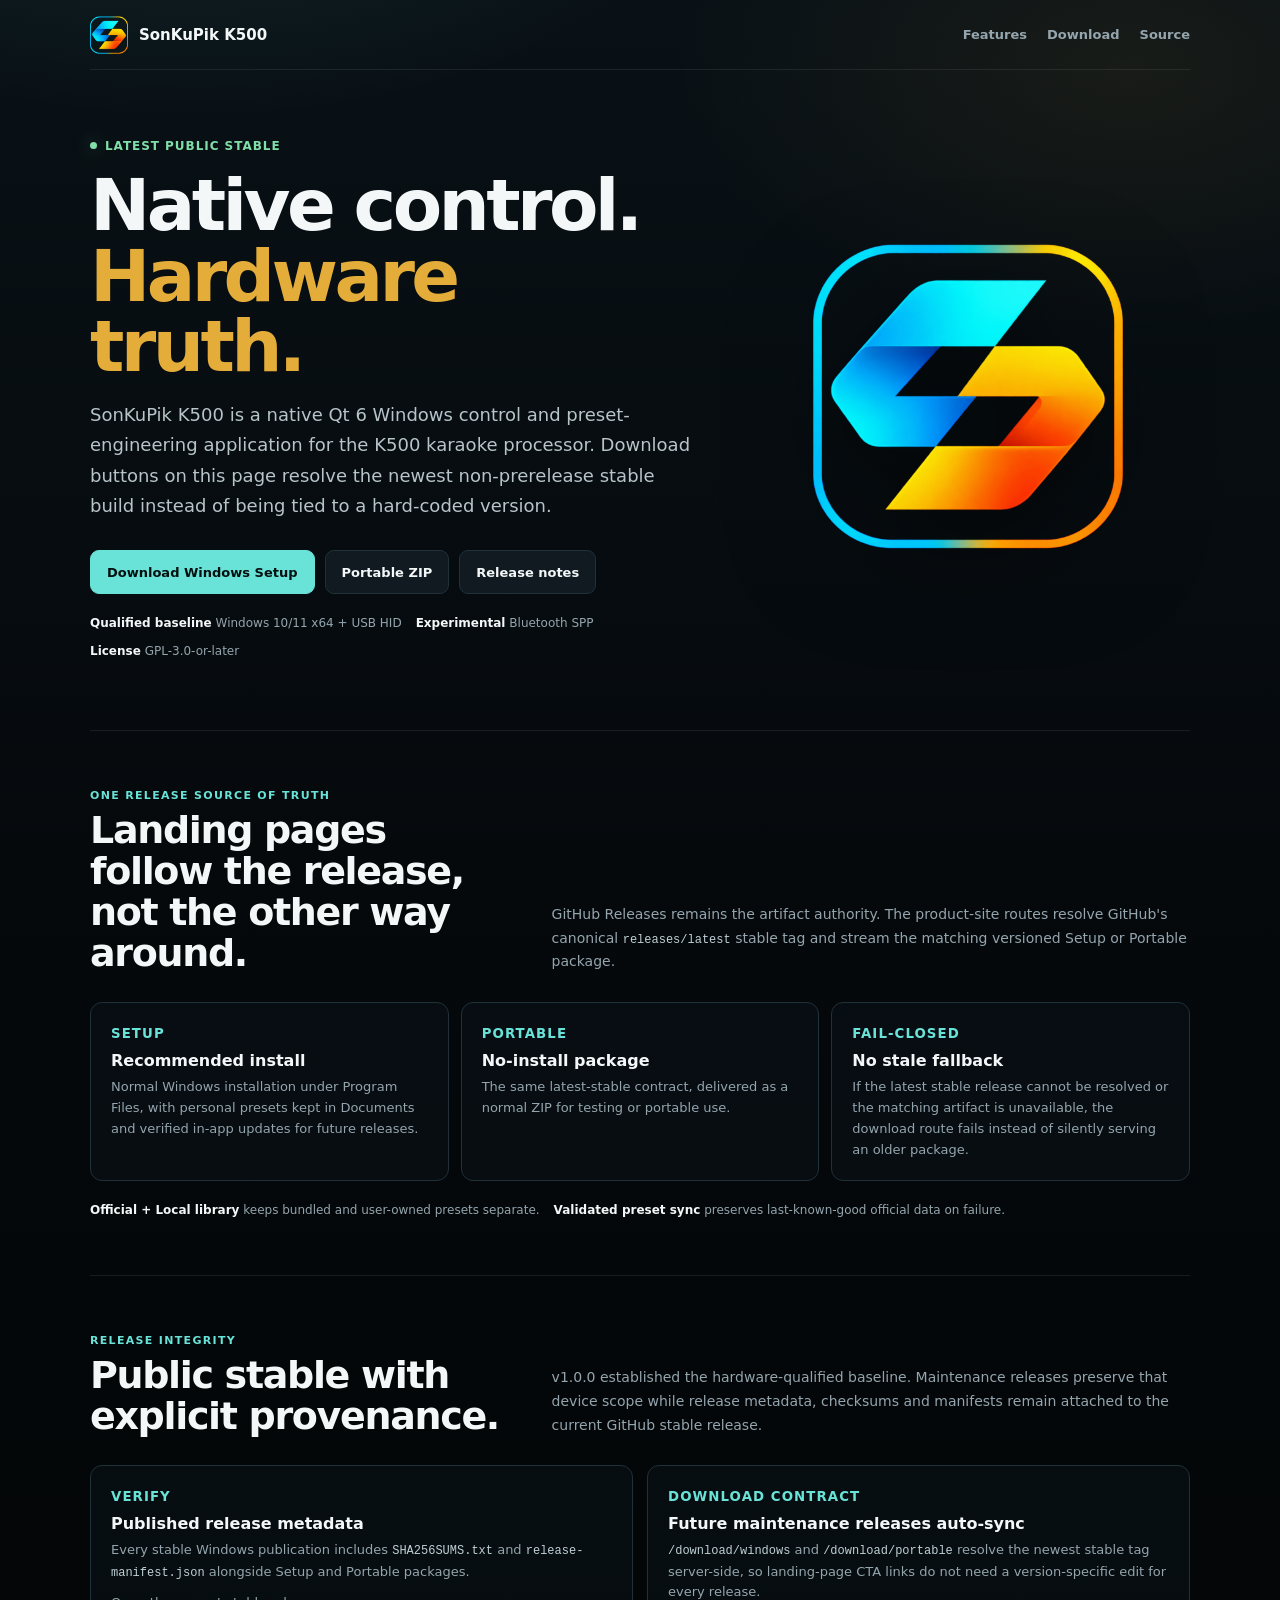
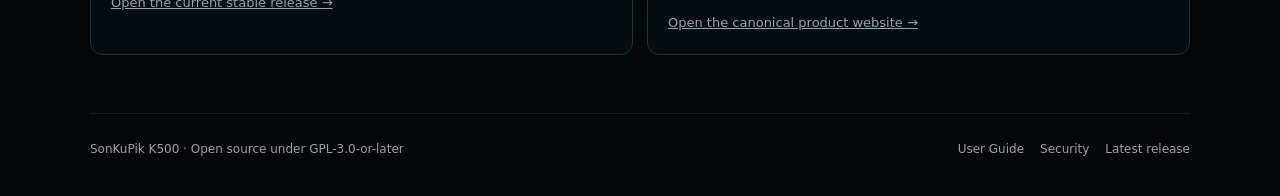
==== commit e7e4a05f: "fix(site): preserve stable landing contract tokens" ====
--- a/docs/index.html
+++ b/docs/index.html
@@ -54,6 +54,7 @@
           <article class="card"><small>PORTABLE</small><h3>No-install package</h3><p>The same latest-stable contract, delivered as a normal ZIP for testing or portable use.</p></article>
           <article class="card"><small>FAIL-CLOSED</small><h3>No stale fallback</h3><p>If the latest stable release cannot be resolved or the matching artifact is unavailable, the download route fails instead of silently serving an older package.</p></article>
         </div>
+        <div class="supportline"><span><b>Official + Local library</b> keeps bundled and user-owned presets separate.</span><span><b>Validated preset sync</b> preserves last-known-good official data on failure.</span></div>
       </section>
 
       <section class="section">
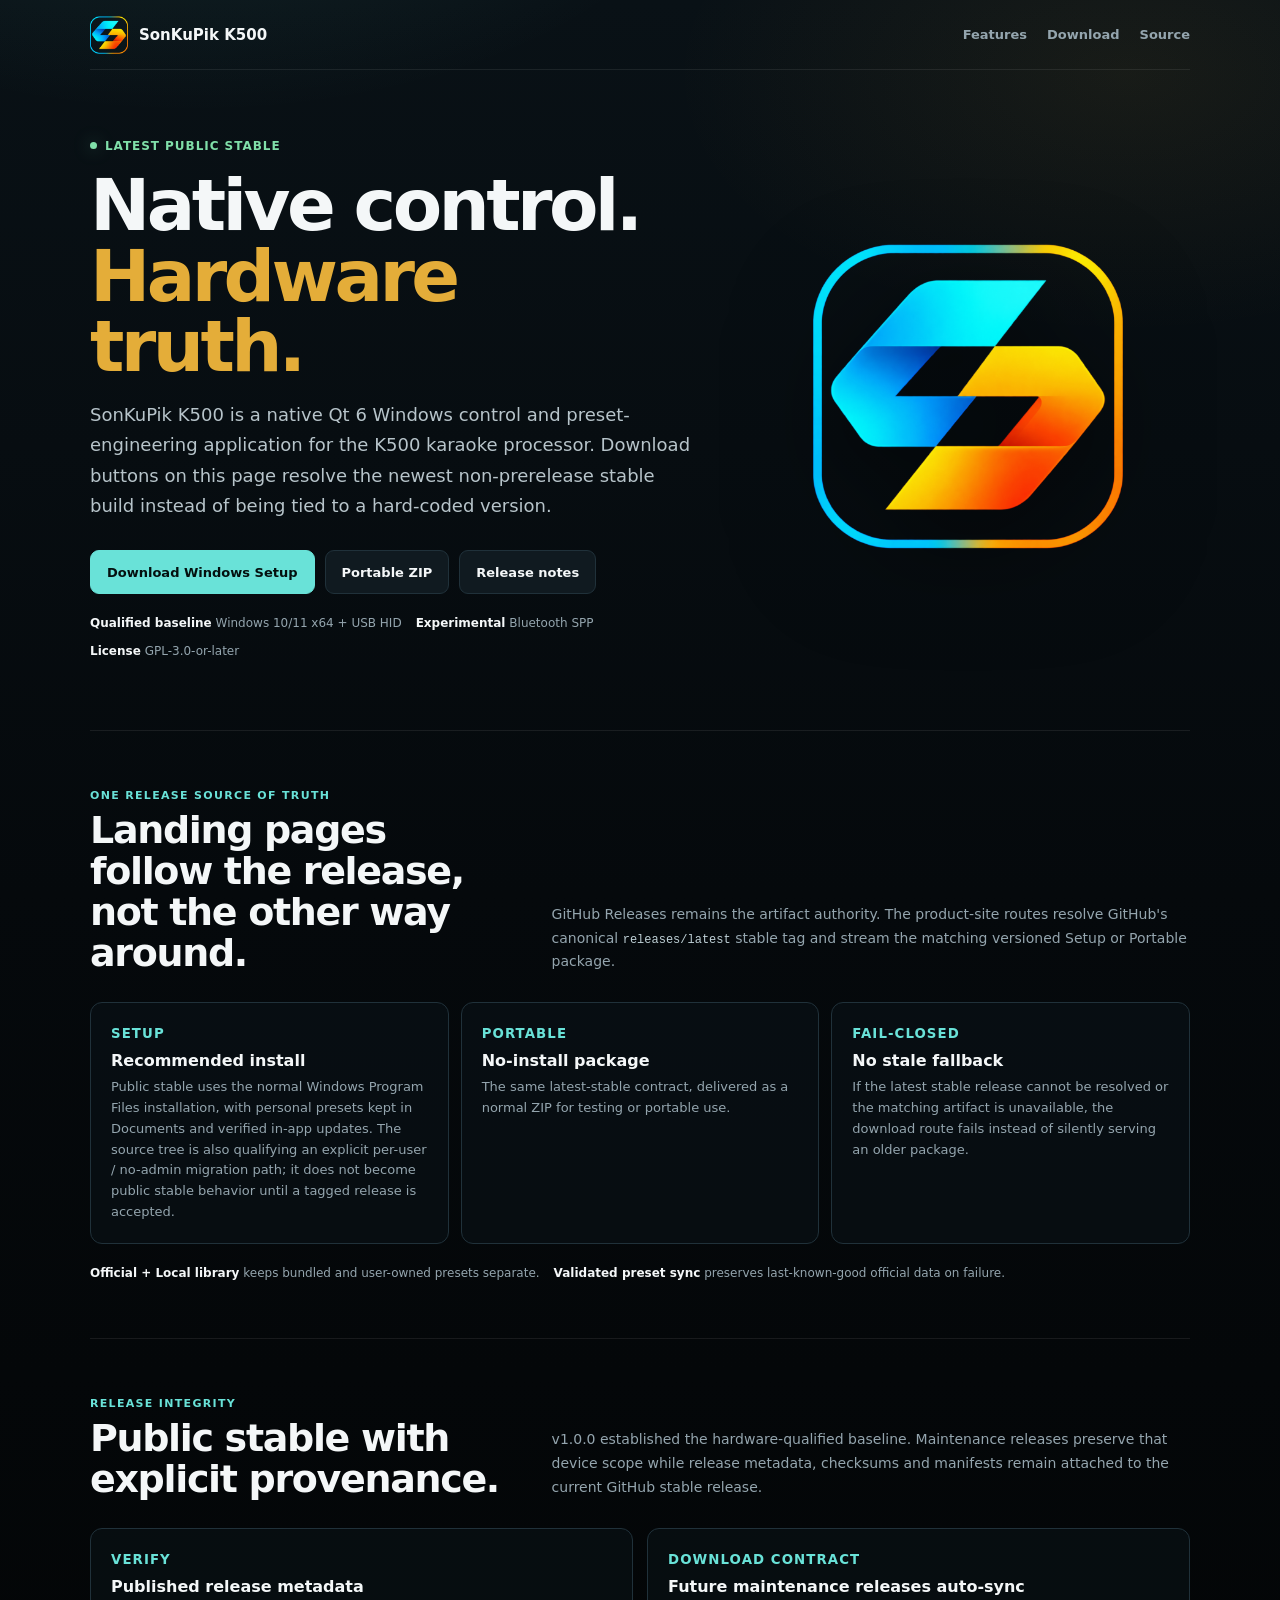
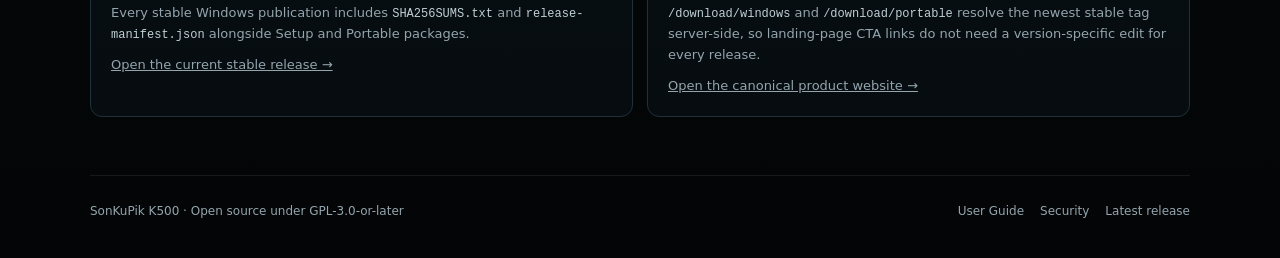
==== commit 42a48980: "docs(site): distinguish stable from pre-release updater scope" ====
--- a/docs/index.html
+++ b/docs/index.html
@@ -50,7 +50,7 @@
       <section class="section">
         <div class="section-head"><div><div class="kicker">One release source of truth</div><h2>Landing pages follow the release, not the other way around.</h2></div><p>GitHub Releases remains the artifact authority. The product-site routes resolve GitHub's canonical <code>releases/latest</code> stable tag and stream the matching versioned Setup or Portable package.</p></div>
         <div class="cards">
-          <article class="card"><small>SETUP</small><h3>Recommended install</h3><p>Normal Windows installation under Program Files, with personal presets kept in Documents and verified in-app updates for future releases.</p></article>
+          <article class="card"><small>SETUP</small><h3>Recommended install</h3><p>Public stable uses the normal Windows Program Files installation, with personal presets kept in Documents and verified in-app updates. The source tree is also qualifying an explicit per-user / no-admin migration path; it does not become public stable behavior until a tagged release is accepted.</p></article>
           <article class="card"><small>PORTABLE</small><h3>No-install package</h3><p>The same latest-stable contract, delivered as a normal ZIP for testing or portable use.</p></article>
           <article class="card"><small>FAIL-CLOSED</small><h3>No stale fallback</h3><p>If the latest stable release cannot be resolved or the matching artifact is unavailable, the download route fails instead of silently serving an older package.</p></article>
         </div>
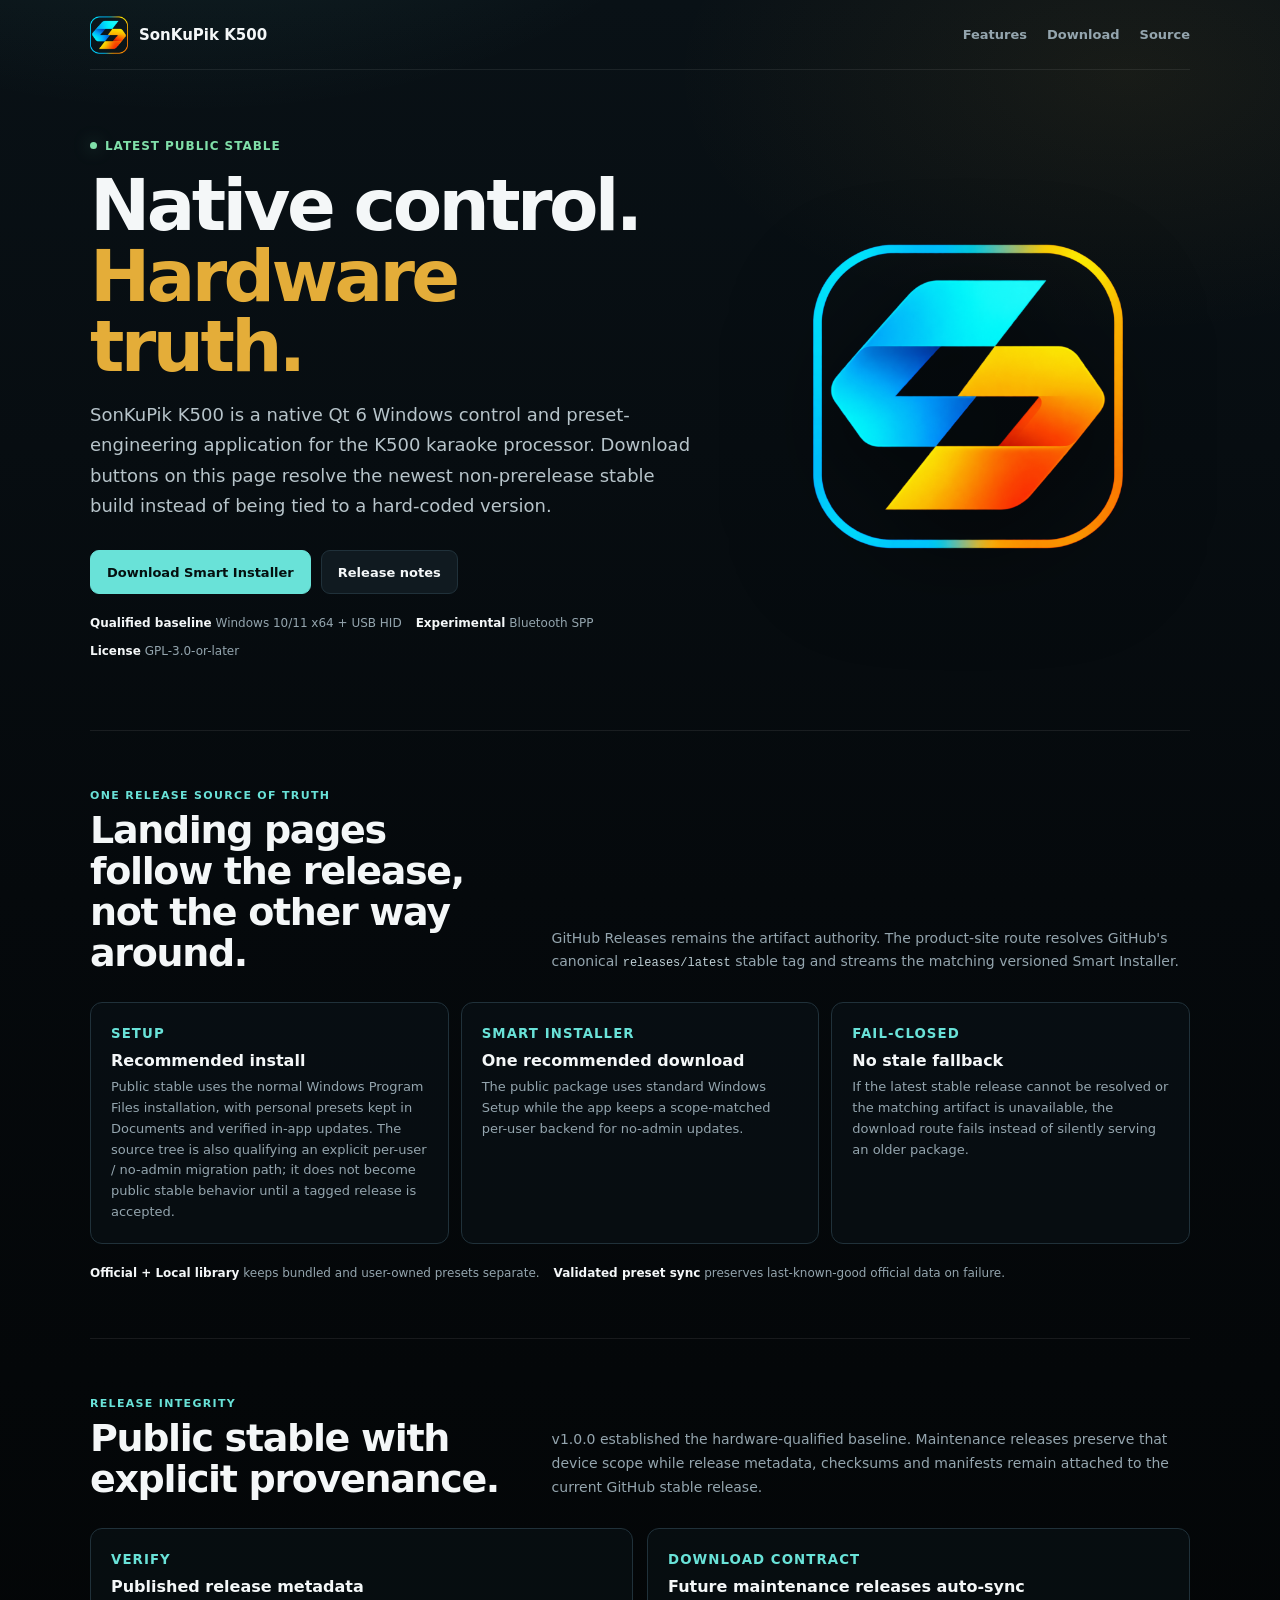
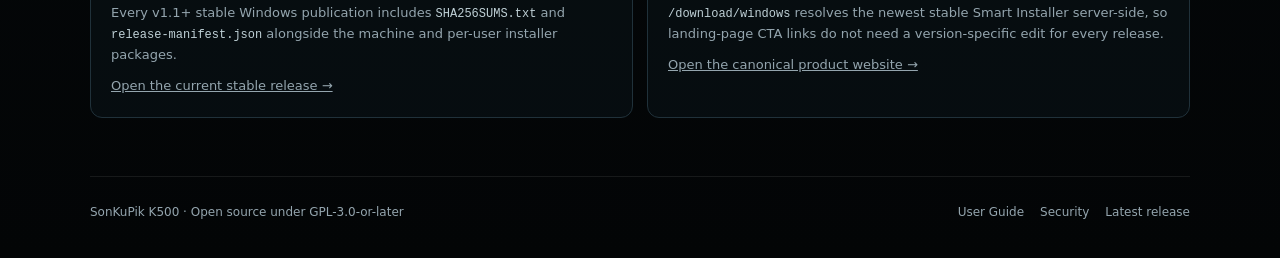
==== commit d4e8dbbc: "docs(site): remove portable public download surface" ====
--- a/docs/index.html
+++ b/docs/index.html
@@ -38,8 +38,7 @@
           <h1>Native control.<br><em>Hardware truth.</em></h1>
           <p class="lead">SonKuPik K500 is a native Qt 6 Windows control and preset-engineering application for the K500 karaoke processor. Download buttons on this page resolve the newest non-prerelease stable build instead of being tied to a hard-coded version.</p>
           <div class="actions">
-            <a class="btn primary" href="https://sonkupik-k500.pages.dev/download/windows">Download Windows Setup</a>
-            <a class="btn" href="https://sonkupik-k500.pages.dev/download/portable">Portable ZIP</a>
+            <a class="btn primary" href="https://sonkupik-k500.pages.dev/download/windows">Download Smart Installer</a>
             <a class="btn" href="https://github.com/masarray/k500/releases/latest">Release notes</a>
           </div>
           <div class="supportline"><span><b>Qualified baseline</b> Windows 10/11 x64 + USB HID</span><span><b>Experimental</b> Bluetooth SPP</span><span><b>License</b> GPL-3.0-or-later</span></div>
@@ -48,10 +47,10 @@
       </section>
 
       <section class="section">
-        <div class="section-head"><div><div class="kicker">One release source of truth</div><h2>Landing pages follow the release, not the other way around.</h2></div><p>GitHub Releases remains the artifact authority. The product-site routes resolve GitHub's canonical <code>releases/latest</code> stable tag and stream the matching versioned Setup or Portable package.</p></div>
+        <div class="section-head"><div><div class="kicker">One release source of truth</div><h2>Landing pages follow the release, not the other way around.</h2></div><p>GitHub Releases remains the artifact authority. The product-site route resolves GitHub's canonical <code>releases/latest</code> stable tag and streams the matching versioned Smart Installer.</p></div>
         <div class="cards">
           <article class="card"><small>SETUP</small><h3>Recommended install</h3><p>Public stable uses the normal Windows Program Files installation, with personal presets kept in Documents and verified in-app updates. The source tree is also qualifying an explicit per-user / no-admin migration path; it does not become public stable behavior until a tagged release is accepted.</p></article>
-          <article class="card"><small>PORTABLE</small><h3>No-install package</h3><p>The same latest-stable contract, delivered as a normal ZIP for testing or portable use.</p></article>
+          <article class="card"><small>SMART INSTALLER</small><h3>One recommended download</h3><p>The public package uses standard Windows Setup while the app keeps a scope-matched per-user backend for no-admin updates.</p></article>
           <article class="card"><small>FAIL-CLOSED</small><h3>No stale fallback</h3><p>If the latest stable release cannot be resolved or the matching artifact is unavailable, the download route fails instead of silently serving an older package.</p></article>
         </div>
         <div class="supportline"><span><b>Official + Local library</b> keeps bundled and user-owned presets separate.</span><span><b>Validated preset sync</b> preserves last-known-good official data on failure.</span></div>
@@ -60,8 +59,8 @@
       <section class="section">
         <div class="section-head"><div><div class="kicker">Release integrity</div><h2>Public stable with explicit provenance.</h2></div><p>v1.0.0 established the hardware-qualified baseline. Maintenance releases preserve that device scope while release metadata, checksums and manifests remain attached to the current GitHub stable release.</p></div>
         <div class="integrity">
-          <article class="card"><small>VERIFY</small><h3>Published release metadata</h3><p>Every stable Windows publication includes <code>SHA256SUMS.txt</code> and <code>release-manifest.json</code> alongside Setup and Portable packages.</p><p><a href="https://github.com/masarray/k500/releases/latest">Open the current stable release →</a></p></article>
-          <article class="card"><small>DOWNLOAD CONTRACT</small><h3>Future maintenance releases auto-sync</h3><p><code>/download/windows</code> and <code>/download/portable</code> resolve the newest stable tag server-side, so landing-page CTA links do not need a version-specific edit for every release.</p><p><a href="https://sonkupik-k500.pages.dev/">Open the canonical product website →</a></p></article>
+          <article class="card"><small>VERIFY</small><h3>Published release metadata</h3><p>Every v1.1+ stable Windows publication includes <code>SHA256SUMS.txt</code> and <code>release-manifest.json</code> alongside the machine and per-user installer packages.</p><p><a href="https://github.com/masarray/k500/releases/latest">Open the current stable release →</a></p></article>
+          <article class="card"><small>DOWNLOAD CONTRACT</small><h3>Future maintenance releases auto-sync</h3><p><code>/download/windows</code> resolves the newest stable Smart Installer server-side, so landing-page CTA links do not need a version-specific edit for every release.</p><p><a href="https://sonkupik-k500.pages.dev/">Open the canonical product website →</a></p></article>
         </div>
       </section>
     </main>
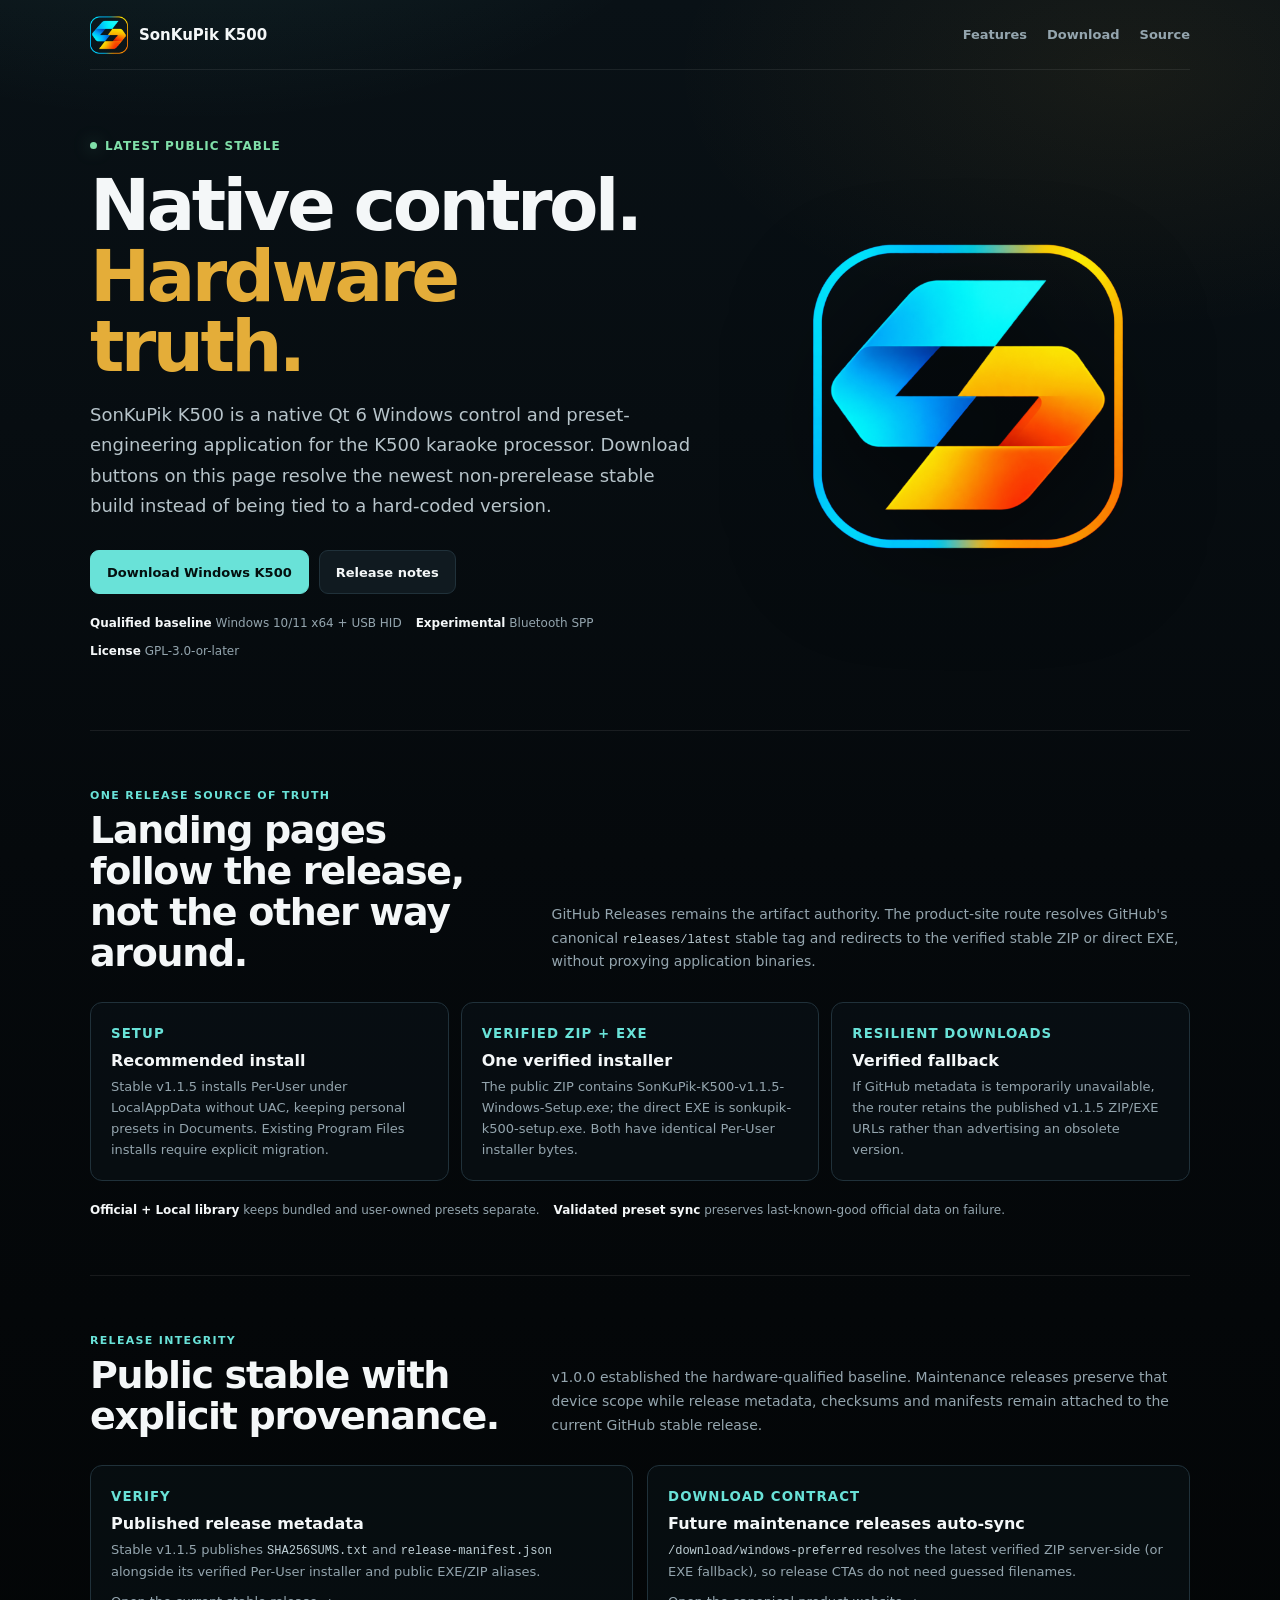
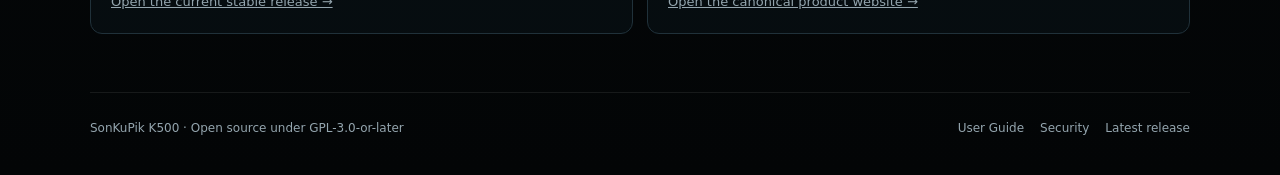
==== commit 3b3502c5: "docs(site): sync v1.1.5 landing, download fallback, README and user guide" ====
--- a/docs/index.html
+++ b/docs/index.html
@@ -38,7 +38,7 @@
           <h1>Native control.<br><em>Hardware truth.</em></h1>
           <p class="lead">SonKuPik K500 is a native Qt 6 Windows control and preset-engineering application for the K500 karaoke processor. Download buttons on this page resolve the newest non-prerelease stable build instead of being tied to a hard-coded version.</p>
           <div class="actions">
-            <a class="btn primary" href="https://sonkupik-k500.pages.dev/download/windows">Download Smart Installer</a>
+            <a class="btn primary" href="https://sonkupik-k500.pages.dev/download/windows">Download Windows K500</a>
             <a class="btn" href="https://github.com/masarray/k500/releases/latest">Release notes</a>
           </div>
           <div class="supportline"><span><b>Qualified baseline</b> Windows 10/11 x64 + USB HID</span><span><b>Experimental</b> Bluetooth SPP</span><span><b>License</b> GPL-3.0-or-later</span></div>
@@ -47,11 +47,11 @@
       </section>
 
       <section class="section">
-        <div class="section-head"><div><div class="kicker">One release source of truth</div><h2>Landing pages follow the release, not the other way around.</h2></div><p>GitHub Releases remains the artifact authority. The product-site route resolves GitHub's canonical <code>releases/latest</code> stable tag and streams the matching versioned Smart Installer.</p></div>
+        <div class="section-head"><div><div class="kicker">One release source of truth</div><h2>Landing pages follow the release, not the other way around.</h2></div><p>GitHub Releases remains the artifact authority. The product-site route resolves GitHub's canonical <code>releases/latest</code> stable tag and redirects to the verified stable ZIP or direct EXE, without proxying application binaries.</p></div>
         <div class="cards">
-          <article class="card"><small>SETUP</small><h3>Recommended install</h3><p>Public stable uses the normal Windows Program Files installation, with personal presets kept in Documents and verified in-app updates. The source tree is also qualifying an explicit per-user / no-admin migration path; it does not become public stable behavior until a tagged release is accepted.</p></article>
-          <article class="card"><small>SMART INSTALLER</small><h3>One recommended download</h3><p>The public package uses standard Windows Setup while the app keeps a scope-matched per-user backend for no-admin updates.</p></article>
-          <article class="card"><small>FAIL-CLOSED</small><h3>No stale fallback</h3><p>If the latest stable release cannot be resolved or the matching artifact is unavailable, the download route fails instead of silently serving an older package.</p></article>
+          <article class="card"><small>SETUP</small><h3>Recommended install</h3><p>Stable v1.1.5 installs Per-User under LocalAppData without UAC, keeping personal presets in Documents. Existing Program Files installs require explicit migration.</p></article>
+          <article class="card"><small>VERIFIED ZIP + EXE</small><h3>One verified installer</h3><p>The public ZIP contains SonKuPik-K500-v1.1.5-Windows-Setup.exe; the direct EXE is sonkupik-k500-setup.exe. Both have identical Per-User installer bytes.</p></article>
+          <article class="card"><small>RESILIENT DOWNLOADS</small><h3>Verified fallback</h3><p>If GitHub metadata is temporarily unavailable, the router retains the published v1.1.5 ZIP/EXE URLs rather than advertising an obsolete version.</p></article>
         </div>
         <div class="supportline"><span><b>Official + Local library</b> keeps bundled and user-owned presets separate.</span><span><b>Validated preset sync</b> preserves last-known-good official data on failure.</span></div>
       </section>
@@ -59,8 +59,8 @@
       <section class="section">
         <div class="section-head"><div><div class="kicker">Release integrity</div><h2>Public stable with explicit provenance.</h2></div><p>v1.0.0 established the hardware-qualified baseline. Maintenance releases preserve that device scope while release metadata, checksums and manifests remain attached to the current GitHub stable release.</p></div>
         <div class="integrity">
-          <article class="card"><small>VERIFY</small><h3>Published release metadata</h3><p>Every v1.1+ stable Windows publication includes <code>SHA256SUMS.txt</code> and <code>release-manifest.json</code> alongside the machine and per-user installer packages.</p><p><a href="https://github.com/masarray/k500/releases/latest">Open the current stable release →</a></p></article>
-          <article class="card"><small>DOWNLOAD CONTRACT</small><h3>Future maintenance releases auto-sync</h3><p><code>/download/windows</code> resolves the newest stable Smart Installer server-side, so landing-page CTA links do not need a version-specific edit for every release.</p><p><a href="https://sonkupik-k500.pages.dev/">Open the canonical product website →</a></p></article>
+          <article class="card"><small>VERIFY</small><h3>Published release metadata</h3><p>Stable v1.1.5 publishes <code>SHA256SUMS.txt</code> and <code>release-manifest.json</code> alongside its verified Per-User installer and public EXE/ZIP aliases.</p><p><a href="https://github.com/masarray/k500/releases/latest">Open the current stable release →</a></p></article>
+          <article class="card"><small>DOWNLOAD CONTRACT</small><h3>Future maintenance releases auto-sync</h3><p><code>/download/windows-preferred</code> resolves the latest verified ZIP server-side (or EXE fallback), so release CTAs do not need guessed filenames.</p><p><a href="https://sonkupik-k500.pages.dev/">Open the canonical product website →</a></p></article>
         </div>
       </section>
     </main>
